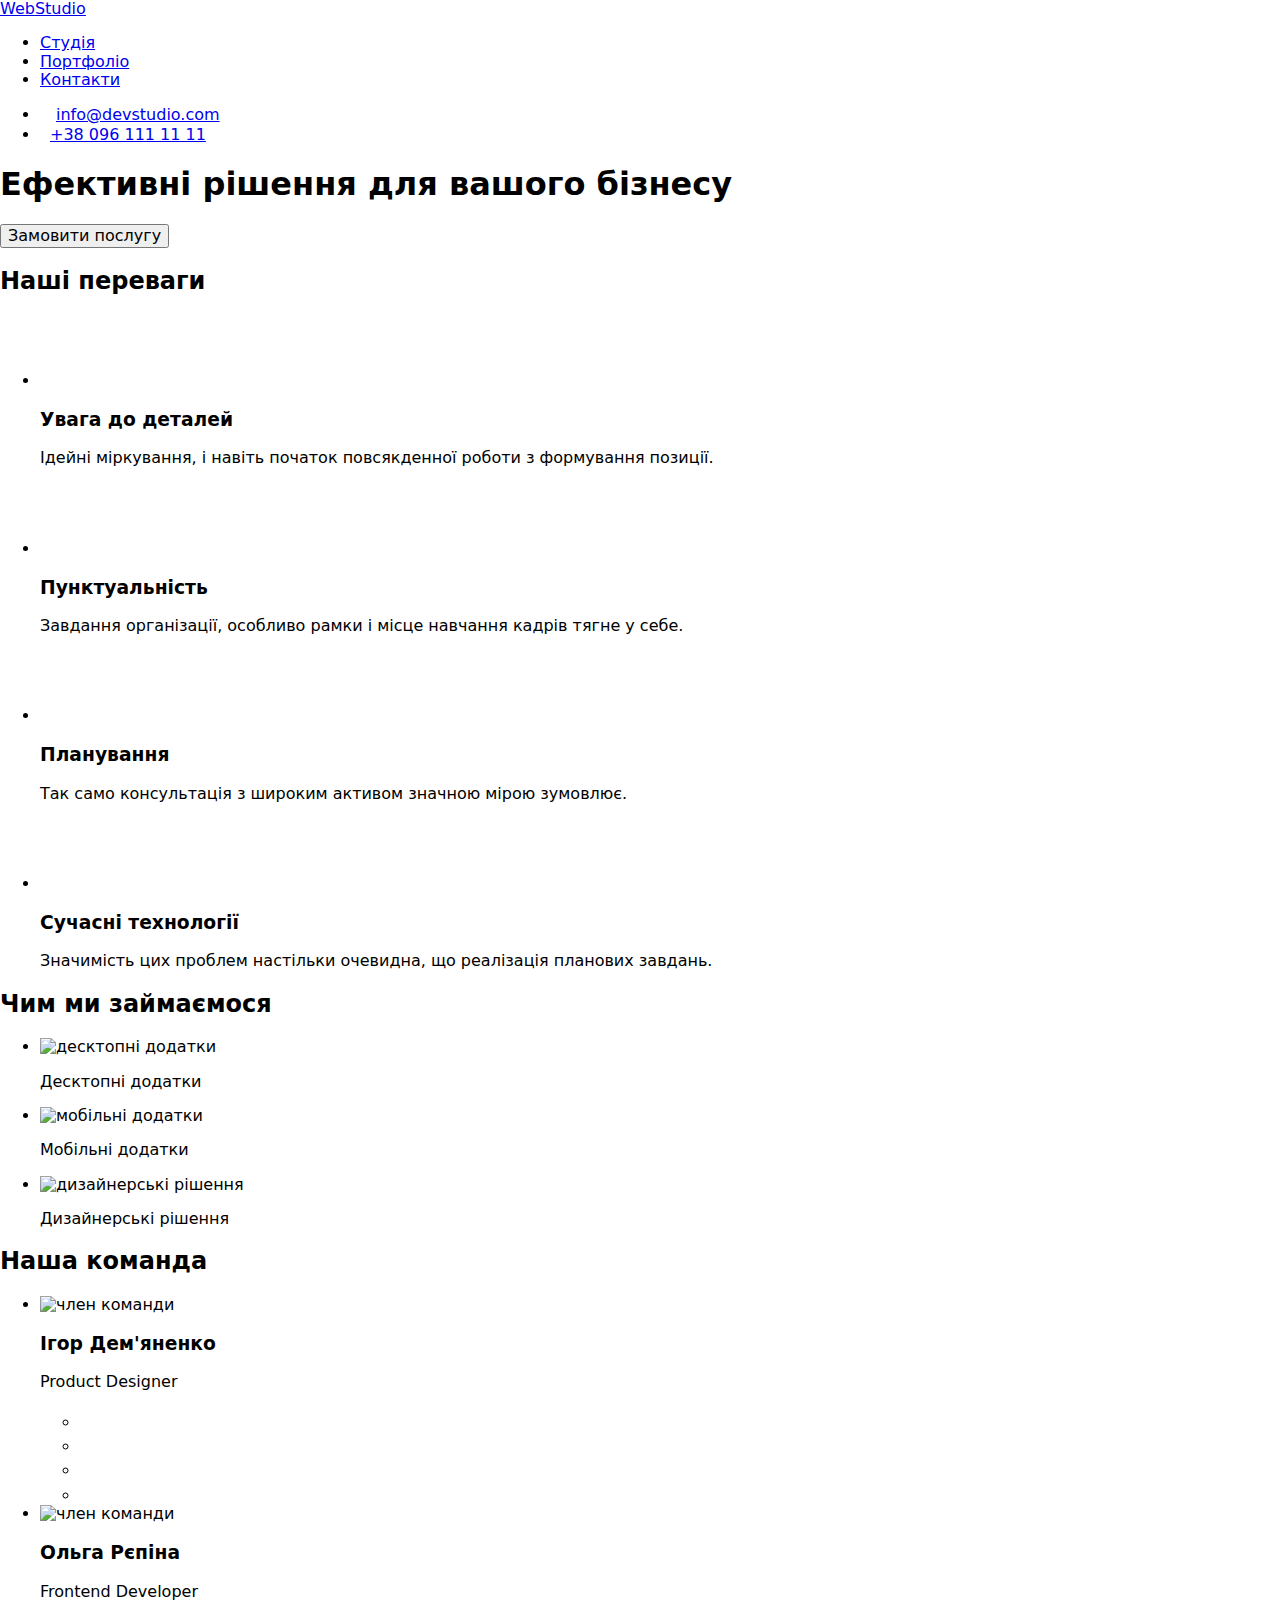
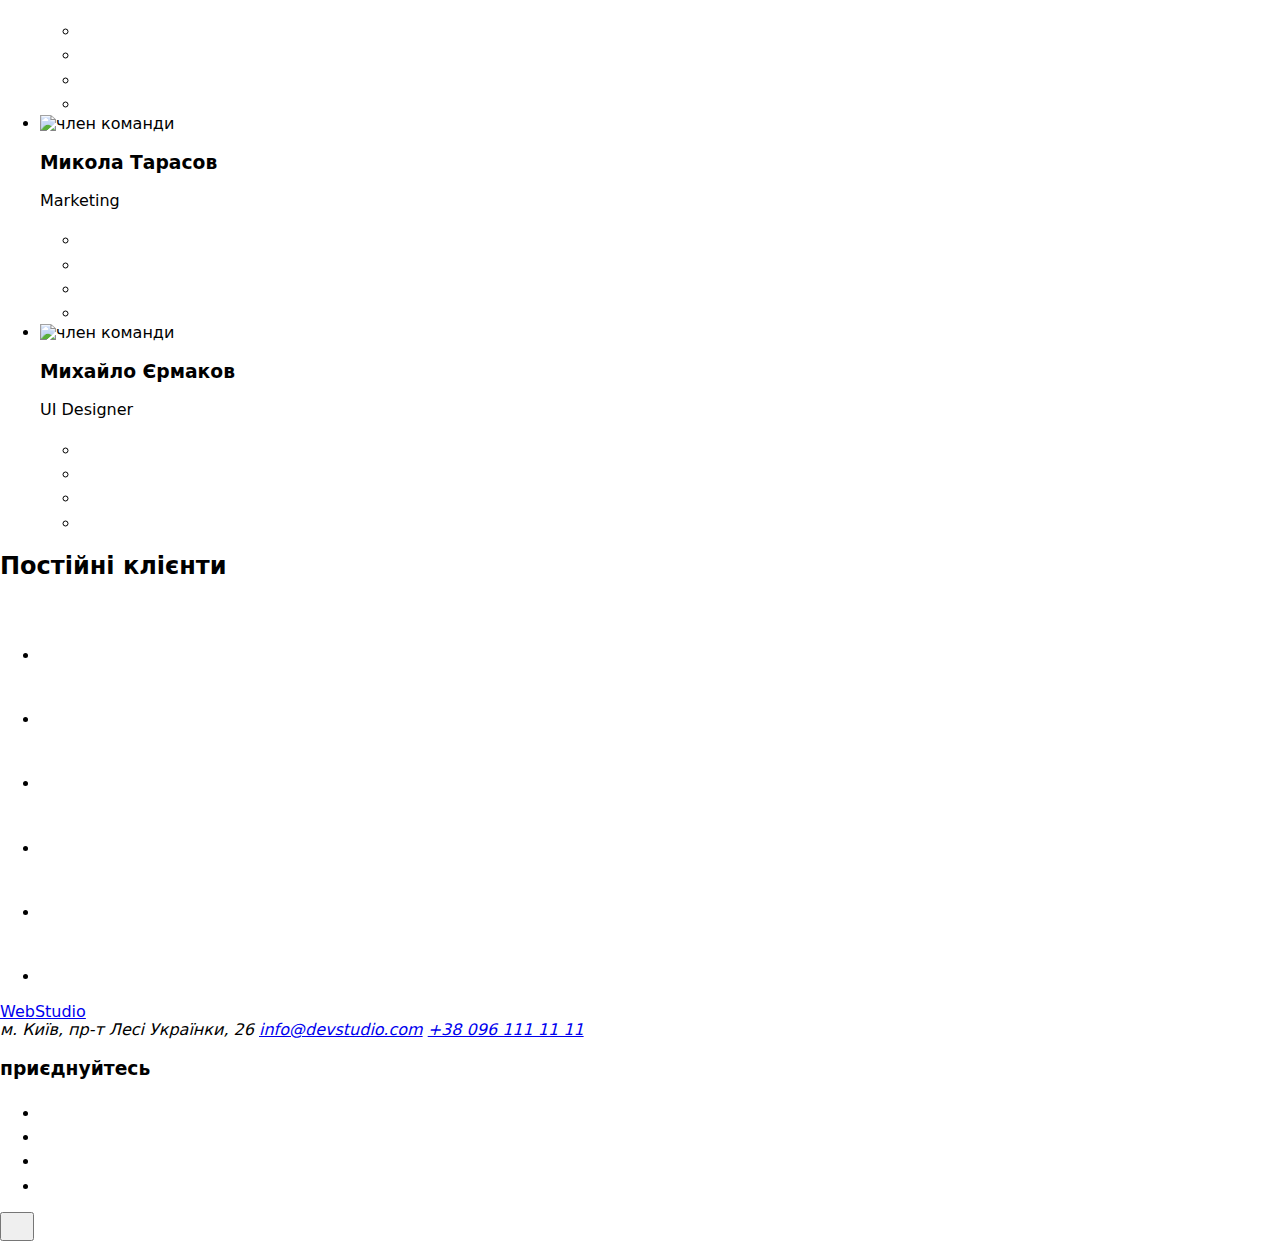
==== index.html @ 5031b133 "Add files via upload" ====
<!DOCTYPE html>
<html lang="uk">

<head>
  <meta charset="UTF-8" />
  <meta http-equiv="X-UA-Compatible" content="IE=edge" />
  <meta name="viewport" content="width=device-width, initial-scale=1.0" />
  <title>Document</title>
  <link rel="preconnect" href="https://fonts.googleapis.com">
  <link rel="preconnect" href="https://fonts.gstatic.com" crossorigin>
  <link rel="stylesheet" href="https://cdnjs.cloudflare.com/ajax/libs/modern-normalize/1.1.0/modern-normalize.min.css">
  <link href="https://fonts.googleapis.com/css2?family=Raleway:wght@700&family=Roboto:wght@400;500;700;900&display=swap"
    rel="stylesheet">

  <link rel="stylesheet" href="./css/styles.css">

</head>

<body>
  <header class="header">
    <div class="container header-container">
      <nav class="navigation">
        <a class="logo-top link" href="index.html">
          <span class="web-logo">Web</span><span class="studio-logo">Studio</span>
        </a>
        <ul class="nav-list list">
          <li class="nav-list-item">
            <a class="nav-list-link current link" href="index.html">Студія</a>
          </li>
          <li class="nav-list-item">
            <a class="nav-list-link link" href="portfolio.html">Портфоліо</a>
          </li>
          <li class="nav-list-item">
            <a class="nav-list-link link" href="index.html">Контакти</a>
          </li>
        </ul>
      </nav>
      <ul class="header-contacts list">
        <li class="header-contacts-item">
          <a class="header-contacts-link link" href="mailto:info@devstudio.com">
            <svg class="contacts-icon" width="16" height="12">
              <use href="images/icons.svg#icon-envelope"></use>
            </svg>info@devstudio.com</a>
        </li>
        <li class="header-contacts-item">
          <a class="header-contacts-link link" href="tel:+380961111111"><svg class="contacts-icon" width="10"
              height="16">
              <use href="images/icons.svg#icon-smartphone"></use>
            </svg>+38 096 111 11 11</a>
        </li>
      </ul>
    </div>
  </header>
  <main>
    <section class="hero">
      <div class="hero-container container">
        <h1 class="main-title">Ефективні рішення для вашого бізнесу</h1>

        <button class="modal-btn" data-modal-open>Замовити послугу</button>
      </div>
    </section>
    <section class="features section">
      <div class="container">
        <h2 class="title visually-hidden">Наші переваги</h2>
        <ul class="features-list list">
          <li class="features-list-item list">
            <div class="features-list-item-container">
              <svg class="features-list-item-icon" width="70" height="70">
                <use href="images/icons.svg#icon-antenna"></use>
              </svg>
            </div>
            <h3 class="features-list-item-title">Увага до деталей</h3>
            <p class="features-list-item-dscr">
              Ідейні міркування, і навіть початок повсякденної роботи з
              формування позиції.
            </p>
          </li>
          <li class="features-list-item list">
            <div class="features-list-item-container">
              <svg class="features-list-item-icon" width="70" height="70">
                <use href="images/icons.svg#icon-clock"></use>
              </svg>
            </div>
            <h3 class="features-list-item-title">Пунктуальність</h3>
            <p class="features-list-item-dscr">
              Завдання організації, особливо рамки і місце навчання кадрів тягне
              у себе.
            </p>
          </li>
          <li class="features-list-item list">
            <div class="features-list-item-container">
              <svg class="features-list-item-icon" width="70" height="70">
                <use href="images/icons.svg#icon-diagram"></use>
              </svg>
            </div>
            <h3 class="features-list-item-title">Планування</h3>
            <p class="features-list-item-dscr">
              Так само консультація з широким активом значною мірою зумовлює.
            </p>
          </li>
          <li class="features-list-item list">
            <div class="features-list-item-container">
              <svg class="features-list-item-icon" width="70" height="70">
                <use href="images/icons.svg#icon-astronaut"></use>
              </svg>
            </div>
            <h3 class="features-list-item-title">Сучасні технології</h3>
            <p class="features-list-item-dscr">
              Значимість цих проблем настільки очевидна, що реалізація планових
              завдань.
            </p>
          </li>
        </ul>
      </div>
    </section>
    <section class="duties section">
      <div class="container">
        <h2 class="title">Чим ми займаємося</h2>
        <ul class="duties-list">
          <li class="duties-list-item list">
            <div class="duties-img-thumb">
              <img src="images/box-1.jpg" alt="десктопні додатки" width="370" height="294" />
              <div class="duties-text">
                <p>Десктопні додатки</p>
              </div>
            </div>
          </li>
          <li class="duties-list-item list">
            <div class="duties-img-thumb">
              <img src="images/box-2.jpg" alt="мобільні додатки" width="370" height="294" />
              <div class="duties-text">
                <p>Мобільні додатки</p>
              </div>
            </div>
          </li>
          <li class="duties-list-item list">
            <div class="duties-img-thumb">
              <img src="images/box-3.jpg" alt="дизайнерські рішення" width="370" height="294" />
              <div class="duties-text">
                <p>Дизайнерські рішення</p>
              </div>
            </div>
          </li>
        </ul>
      </div>
    </section>
    <section class="section team">
      <div class="container">
        <h2 class="title">Наша команда</h2>
        <ul class="team-list">
          <li class="team-list-member list">
            <img src="images/team_member1.jpg" alt="член команди" width="270" height="260" />
            <div class="team-item-wrapper">
              <h3 class="team-list-member-name">Ігор Дем'яненко</h3>
              <p class="team-list-member-job">Product Designer</p>
              <ul class="social-list list">
                <li class="social-list-item">
                  <a class="social-list-link link" href="">
                    <svg class="social-list-icon" width="20" height="20">
                      <use href="images/icons.svg#icon-instagram">
                      </use>
                    </svg>
                  </a>
                </li>
                <li class="social-list-item">
                  <a class="social-list-link link" href="">
                    <svg class="social-list-icon" width="20" height="20">
                      <use href="images/icons.svg#icon-twitter">
                      </use>
                    </svg>
                  </a>
                </li>
                <li class="social-list-item">
                  <a class="social-list-link link" href="">
                    <svg class="social-list-icon" width="20" height="20">
                      <use href="images/icons.svg#icon-facebook">
                      </use>
                    </svg>
                  </a>
                </li>
                <li class="social-list-item">
                  <a class="social-list-link link" href="">
                    <svg class="social-list-icon" width="20" height="20">
                      <use href="images/icons.svg#icon-linkedin">
                      </use>
                    </svg>
                  </a>
                </li>
              </ul>
            </div>
          </li>
          <li class="team-list-member list">
            <img src="images/team_member2.jpg" alt="член команди" width="270" height="260" />
            <div class="team-item-wrapper">
              <h3 class="team-list-member-name">Ольга Рєпіна</h3>
              <p class="team-list-member-job">Frontend Developer</p>
              <ul class="social-list list">
                <li class="social-list-item">
                  <a class="social-list-link link" href="">
                    <svg class="social-list-icon" width="20" height="20">
                      <use href="images/icons.svg#icon-instagram">
                      </use>
                    </svg>
                  </a>
                </li>
                <li class="social-list-item">
                  <a class="social-list-link link" href="">
                    <svg class="social-list-icon" width="20" height="20">
                      <use href="images/icons.svg#icon-twitter">
                      </use>
                    </svg>
                  </a>
                </li>
                <li class="social-list-item">
                  <a class="social-list-link link" href="">
                    <svg class="social-list-icon" width="20" height="20">
                      <use href="images/icons.svg#icon-facebook">
                      </use>
                    </svg>
                  </a>
                </li>
                <li class="social-list-item">
                  <a class="social-list-link link" href="">
                    <svg class="social-list-icon" width="20" height="20">
                      <use href="images/icons.svg#icon-linkedin">
                      </use>
                    </svg>
                  </a>
                </li>
              </ul>
            </div>
          </li>
          <li class="team-list-member list">
            <img src="images/team_member3.jpg" alt="член команди" width="270" height="260" />
            <div class="team-item-wrapper">
              <h3 class="team-list-member-name">Микола Тарасов</h3>
              <p class="team-list-member-job">Marketing</p>
              <ul class="social-list list">
                <li class="social-list-item">
                  <a class="social-list-link link" href="">
                    <svg class="social-list-icon" width="20" height="20">
                      <use href="images/icons.svg#icon-instagram">
                      </use>
                    </svg>
                  </a>
                </li>
                <li class="social-list-item">
                  <a class="social-list-link link" href="">
                    <svg class="social-list-icon" width="20" height="20">
                      <use href="images/icons.svg#icon-twitter">
                      </use>
                    </svg>
                  </a>
                </li>
                <li class="social-list-item">
                  <a class="social-list-link link" href="">
                    <svg class="social-list-icon" width="20" height="20">
                      <use href="images/icons.svg#icon-facebook">
                      </use>
                    </svg>
                  </a>
                </li>
                <li class="social-list-item">
                  <a class="social-list-link link" href="">
                    <svg class="social-list-icon" width="20" height="20">
                      <use href="images/icons.svg#icon-linkedin">
                      </use>
                    </svg>
                  </a>
                </li>
              </ul>
            </div>
          </li>
          <li class="team-list-member list">
            <img src="images/team_member4.jpg" alt="член команди" width="270" height="260" />
            <div class="team-item-wrapper">
              <h3 class="team-list-member-name">Михайло Єрмаков</h3>
              <p class="team-list-member-job">UI Designer</p>
              <ul class="social-list list">
                <li class="social-list-item">
                  <a class="social-list-link link" href="">
                    <svg class="social-list-icon" width="20" height="20">
                      <use href="images/icons.svg#icon-instagram">
                      </use>
                    </svg>
                  </a>
                </li>
                <li class="social-list-item">
                  <a class="social-list-link link" href="">
                    <svg class="social-list-icon" width="20" height="20">
                      <use href="images/icons.svg#icon-twitter">
                      </use>
                    </svg>
                  </a>
                </li>
                <li class="social-list-item">
                  <a class="social-list-link link" href="">
                    <svg class="social-list-icon" width="20" height="20">
                      <use href="images/icons.svg#icon-facebook">
                      </use>
                    </svg>
                  </a>
                </li>
                <li class="social-list-item">
                  <a class="social-list-link link" href="">
                    <svg class="social-list-icon" width="20" height="20">
                      <use href="images/icons.svg#icon-linkedin">
                      </use>
                    </svg>
                  </a>
                </li>
              </ul>
            </div>
          </li>
        </ul>
      </div>
    </section>
    <section class="section customers">
      <div class="container">
        <h2 class="title">Постійні клієнти</h2>
        <ul class="customers-list list">
          <li class="customers-list-item">
            <a class="customers-list-item-link link" href="">
              <svg class="customers-list-item-icon" width="106" height="60">
                <use href="images/icons.svg#icon-logo-1"></use>
              </svg>
            </a>
          </li>
          <li class="customers-list-item">
            <a class="customers-list-item-link link" href="">
              <svg class="customers-list-item-icon" width="106" height="60">
                <use href="images/icons.svg#icon-logo-2"></use>
              </svg>
            </a>
          </li>
          <li class="customers-list-item">
            <a class="customers-list-item-link link" href="">
              <svg class="customers-list-item-icon" width="106" height="60">
                <use href="images/icons.svg#icon-logo-3"></use>
              </svg>
            </a>
          </li>
          <li class="customers-list-item">
            <a class="customers-list-item-link link" href="">
              <svg class="customers-list-item-icon" width="106" height="60">
                <use href="images/icons.svg#icon-logo-4"></use>
              </svg>
            </a>
          </li>
          <li class="customers-list-item">
            <a class="customers-list-item-link link" href="">
              <svg class="customers-list-item-icon" width="106" height="60">
                <use href="images/icons.svg#icon-logo-5"></use>
              </svg>
            </a>
          </li>
          <li class="customers-list-item">
            <a class="customers-list-item-link link" href="">
              <svg class="customers-list-item-icon" width="106" height="60">
                <use href="images/icons.svg#icon-logo-6"></use>
              </svg>
            </a>
          </li>
        </ul>
      </div>
    </section>
  </main>
  <footer class="footer">
    <div class="container logo-footer">
      <div class="footer-first-block">
        <a class="logo-bottom link" href="index.html">
          <span class="web-logo">Web</span><span class="studio-logo-footer">Studio</span>
        </a>
        <address class="address-list list link">
          <span class="address-list-item address">м. Київ, пр-т Лесі Українки, 26</span>
          <a class="address-list-item link" href="mailto:info@devstudio.com">info@devstudio.com</a>
          <a class="address-list-item link" href="tel:+380961111111">+38 096 111 11 11</a>
        </address>
      </div>
      <div class="footer-second-block">
        <h3 class="footer-social-title">приєднуйтесь</h3>
        <ul class="footer-social-list list">
          <li class="footer-social-list-item">
            <a class="footer-social-list-link link" href="">
              <svg class="footer-social-list-icon" width="20" height="20">
                <use href="images/icons.svg#icon-instagram">
                </use>
              </svg>
            </a>
          </li>
          <li class="footer-social-list-item">
            <a class="footer-social-list-link link" href="">
              <svg class="footer-social-list-icon" width="20" height="20">
                <use href="images/icons.svg#icon-twitter">
                </use>
              </svg>
            </a>
          </li>
          <li class="footer-social-list-item">
            <a class="footer-social-list-link link" href="">
              <svg class="footer-social-list-icon" width="20" height="20">
                <use href="images/icons.svg#icon-facebook">
                </use>
              </svg>
            </a>
          </li>
          <li class="footer-social-list-item">
            <a class="footer-social-list-link link" href="">
              <svg class="footer-social-list-icon" width="20" height="20">
                <use href="images/icons.svg#icon-linkedin">
                </use>
              </svg>
            </a>
          </li>
          </li>
        </ul>
      </div>
    </div>
  </footer>

  <div class="backdrop is-hidden" data-modal>
    <div class="modal is-hidden">
      <p>
      </p>
      <button data-modal-close type="button" class="modal-close-btn">
        <svg class="modal-close-icon" width="18" height="18">
          <use href="images/icons.svg#icon-close">
          </use>
        </svg>
      </button>
    </div>
  </div>

  <script src="./js/modal.js"></script>
</body>

</html>
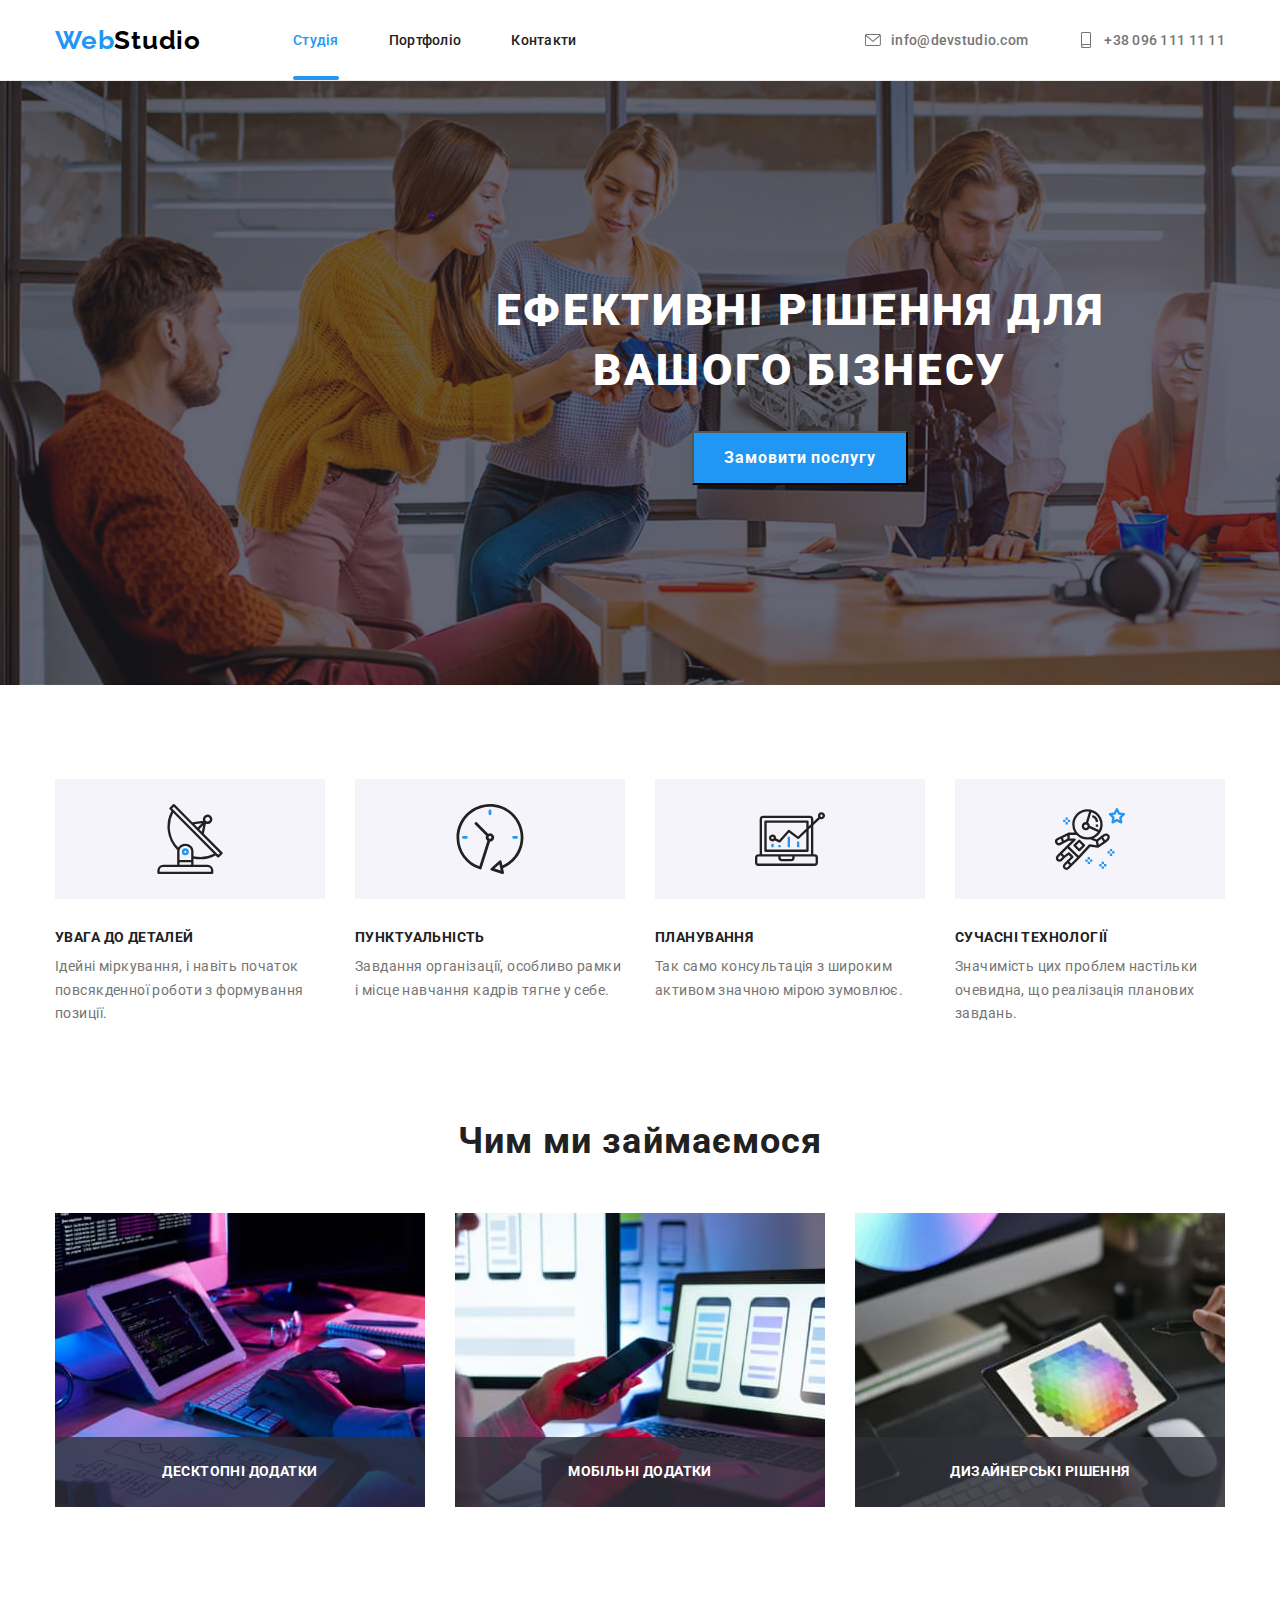
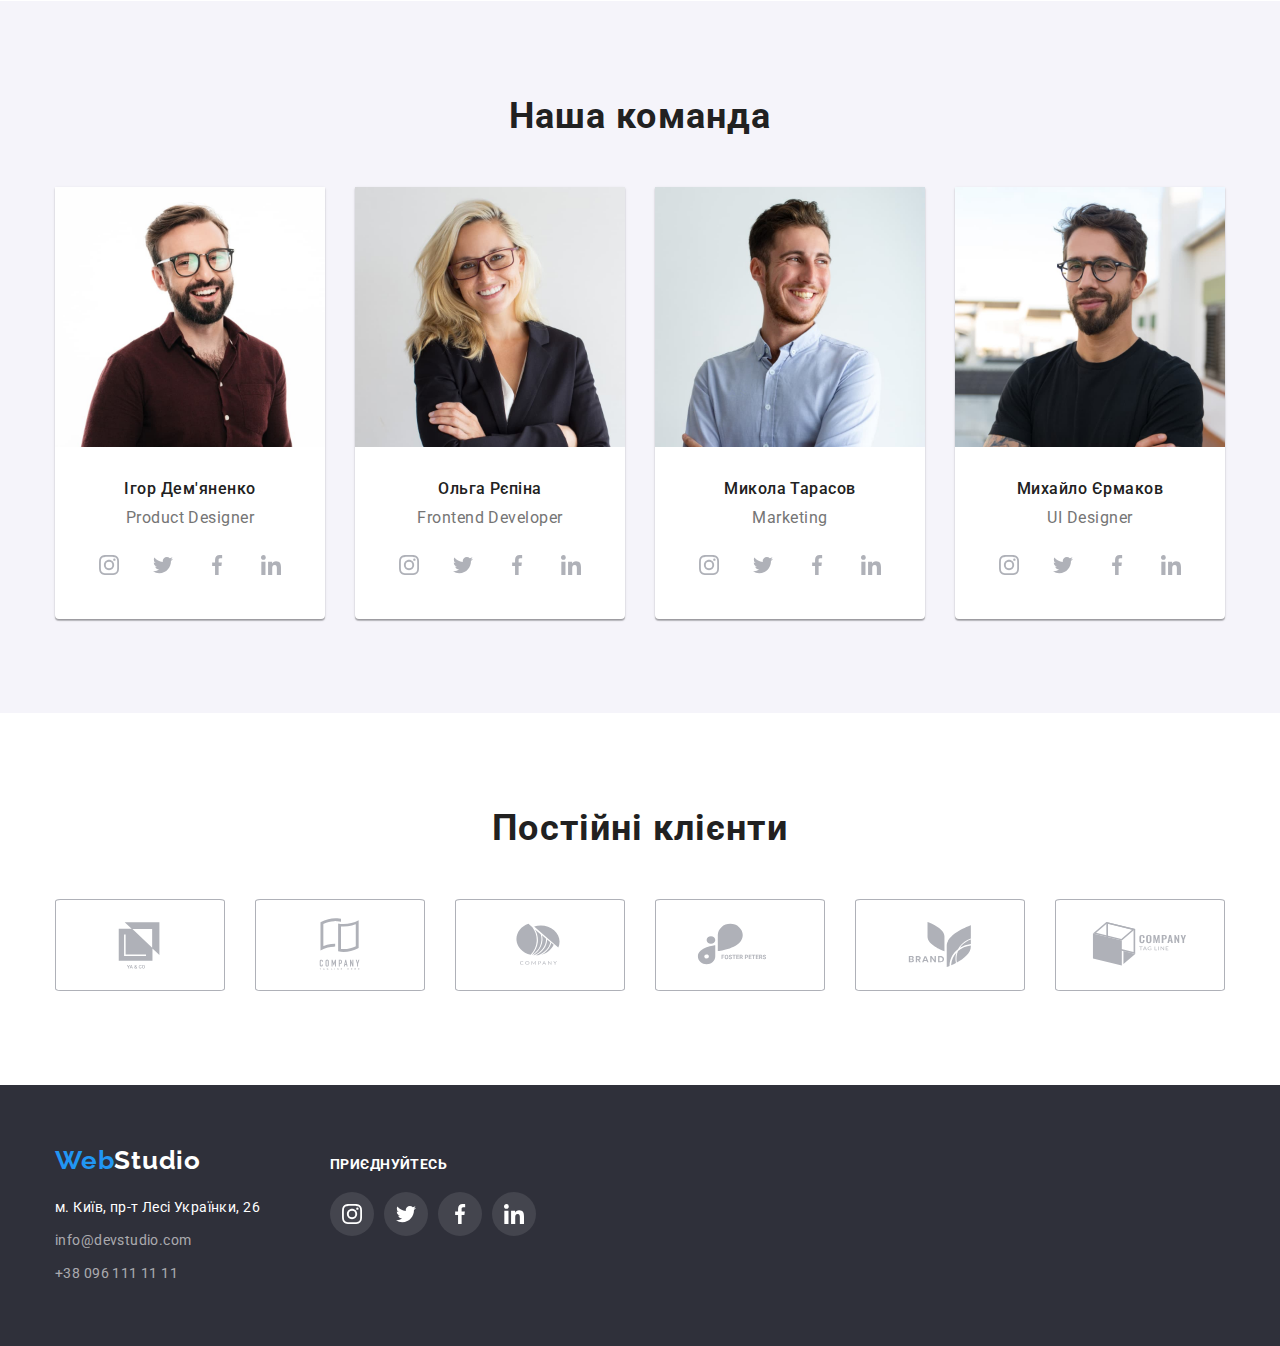
==== commit 12404a42: "0" ====
--- a/index.html
+++ b/index.html
@@ -1,437 +1,437 @@
-<!DOCTYPE html>
-<html lang="uk">
-
-<head>
-  <meta charset="UTF-8" />
-  <meta http-equiv="X-UA-Compatible" content="IE=edge" />
-  <meta name="viewport" content="width=device-width, initial-scale=1.0" />
-  <title>Document</title>
-  <link rel="preconnect" href="https://fonts.googleapis.com">
-  <link rel="preconnect" href="https://fonts.gstatic.com" crossorigin>
-  <link rel="stylesheet" href="https://cdnjs.cloudflare.com/ajax/libs/modern-normalize/1.1.0/modern-normalize.min.css">
-  <link href="https://fonts.googleapis.com/css2?family=Raleway:wght@700&family=Roboto:wght@400;500;700;900&display=swap"
-    rel="stylesheet">
-
-  <link rel="stylesheet" href="./css/styles.css">
-
-</head>
-
-<body>
-  <header class="header">
-    <div class="container header-container">
-      <nav class="navigation">
-        <a class="logo-top link" href="index.html">
-          <span class="web-logo">Web</span><span class="studio-logo">Studio</span>
-        </a>
-        <ul class="nav-list list">
-          <li class="nav-list-item">
-            <a class="nav-list-link current link" href="index.html">Студія</a>
-          </li>
-          <li class="nav-list-item">
-            <a class="nav-list-link link" href="portfolio.html">Портфоліо</a>
-          </li>
-          <li class="nav-list-item">
-            <a class="nav-list-link link" href="index.html">Контакти</a>
-          </li>
-        </ul>
-      </nav>
-      <ul class="header-contacts list">
-        <li class="header-contacts-item">
-          <a class="header-contacts-link link" href="mailto:info@devstudio.com">
-            <svg class="contacts-icon" width="16" height="12">
-              <use href="images/icons.svg#icon-envelope"></use>
-            </svg>info@devstudio.com</a>
-        </li>
-        <li class="header-contacts-item">
-          <a class="header-contacts-link link" href="tel:+380961111111"><svg class="contacts-icon" width="10"
-              height="16">
-              <use href="images/icons.svg#icon-smartphone"></use>
-            </svg>+38 096 111 11 11</a>
-        </li>
-      </ul>
-    </div>
-  </header>
-  <main>
-    <section class="hero">
-      <div class="hero-container container">
-        <h1 class="main-title">Ефективні рішення для вашого бізнесу</h1>
-
-        <button class="modal-btn" data-modal-open>Замовити послугу</button>
-      </div>
-    </section>
-    <section class="features section">
-      <div class="container">
-        <h2 class="title visually-hidden">Наші переваги</h2>
-        <ul class="features-list list">
-          <li class="features-list-item list">
-            <div class="features-list-item-container">
-              <svg class="features-list-item-icon" width="70" height="70">
-                <use href="images/icons.svg#icon-antenna"></use>
-              </svg>
-            </div>
-            <h3 class="features-list-item-title">Увага до деталей</h3>
-            <p class="features-list-item-dscr">
-              Ідейні міркування, і навіть початок повсякденної роботи з
-              формування позиції.
-            </p>
-          </li>
-          <li class="features-list-item list">
-            <div class="features-list-item-container">
-              <svg class="features-list-item-icon" width="70" height="70">
-                <use href="images/icons.svg#icon-clock"></use>
-              </svg>
-            </div>
-            <h3 class="features-list-item-title">Пунктуальність</h3>
-            <p class="features-list-item-dscr">
-              Завдання організації, особливо рамки і місце навчання кадрів тягне
-              у себе.
-            </p>
-          </li>
-          <li class="features-list-item list">
-            <div class="features-list-item-container">
-              <svg class="features-list-item-icon" width="70" height="70">
-                <use href="images/icons.svg#icon-diagram"></use>
-              </svg>
-            </div>
-            <h3 class="features-list-item-title">Планування</h3>
-            <p class="features-list-item-dscr">
-              Так само консультація з широким активом значною мірою зумовлює.
-            </p>
-          </li>
-          <li class="features-list-item list">
-            <div class="features-list-item-container">
-              <svg class="features-list-item-icon" width="70" height="70">
-                <use href="images/icons.svg#icon-astronaut"></use>
-              </svg>
-            </div>
-            <h3 class="features-list-item-title">Сучасні технології</h3>
-            <p class="features-list-item-dscr">
-              Значимість цих проблем настільки очевидна, що реалізація планових
-              завдань.
-            </p>
-          </li>
-        </ul>
-      </div>
-    </section>
-    <section class="duties section">
-      <div class="container">
-        <h2 class="title">Чим ми займаємося</h2>
-        <ul class="duties-list">
-          <li class="duties-list-item list">
-            <div class="duties-img-thumb">
-              <img src="images/box-1.jpg" alt="десктопні додатки" width="370" height="294" />
-              <div class="duties-text">
-                <p>Десктопні додатки</p>
-              </div>
-            </div>
-          </li>
-          <li class="duties-list-item list">
-            <div class="duties-img-thumb">
-              <img src="images/box-2.jpg" alt="мобільні додатки" width="370" height="294" />
-              <div class="duties-text">
-                <p>Мобільні додатки</p>
-              </div>
-            </div>
-          </li>
-          <li class="duties-list-item list">
-            <div class="duties-img-thumb">
-              <img src="images/box-3.jpg" alt="дизайнерські рішення" width="370" height="294" />
-              <div class="duties-text">
-                <p>Дизайнерські рішення</p>
-              </div>
-            </div>
-          </li>
-        </ul>
-      </div>
-    </section>
-    <section class="section team">
-      <div class="container">
-        <h2 class="title">Наша команда</h2>
-        <ul class="team-list">
-          <li class="team-list-member list">
-            <img src="images/team_member1.jpg" alt="член команди" width="270" height="260" />
-            <div class="team-item-wrapper">
-              <h3 class="team-list-member-name">Ігор Дем'яненко</h3>
-              <p class="team-list-member-job">Product Designer</p>
-              <ul class="social-list list">
-                <li class="social-list-item">
-                  <a class="social-list-link link" href="">
-                    <svg class="social-list-icon" width="20" height="20">
-                      <use href="images/icons.svg#icon-instagram">
-                      </use>
-                    </svg>
-                  </a>
-                </li>
-                <li class="social-list-item">
-                  <a class="social-list-link link" href="">
-                    <svg class="social-list-icon" width="20" height="20">
-                      <use href="images/icons.svg#icon-twitter">
-                      </use>
-                    </svg>
-                  </a>
-                </li>
-                <li class="social-list-item">
-                  <a class="social-list-link link" href="">
-                    <svg class="social-list-icon" width="20" height="20">
-                      <use href="images/icons.svg#icon-facebook">
-                      </use>
-                    </svg>
-                  </a>
-                </li>
-                <li class="social-list-item">
-                  <a class="social-list-link link" href="">
-                    <svg class="social-list-icon" width="20" height="20">
-                      <use href="images/icons.svg#icon-linkedin">
-                      </use>
-                    </svg>
-                  </a>
-                </li>
-              </ul>
-            </div>
-          </li>
-          <li class="team-list-member list">
-            <img src="images/team_member2.jpg" alt="член команди" width="270" height="260" />
-            <div class="team-item-wrapper">
-              <h3 class="team-list-member-name">Ольга Рєпіна</h3>
-              <p class="team-list-member-job">Frontend Developer</p>
-              <ul class="social-list list">
-                <li class="social-list-item">
-                  <a class="social-list-link link" href="">
-                    <svg class="social-list-icon" width="20" height="20">
-                      <use href="images/icons.svg#icon-instagram">
-                      </use>
-                    </svg>
-                  </a>
-                </li>
-                <li class="social-list-item">
-                  <a class="social-list-link link" href="">
-                    <svg class="social-list-icon" width="20" height="20">
-                      <use href="images/icons.svg#icon-twitter">
-                      </use>
-                    </svg>
-                  </a>
-                </li>
-                <li class="social-list-item">
-                  <a class="social-list-link link" href="">
-                    <svg class="social-list-icon" width="20" height="20">
-                      <use href="images/icons.svg#icon-facebook">
-                      </use>
-                    </svg>
-                  </a>
-                </li>
-                <li class="social-list-item">
-                  <a class="social-list-link link" href="">
-                    <svg class="social-list-icon" width="20" height="20">
-                      <use href="images/icons.svg#icon-linkedin">
-                      </use>
-                    </svg>
-                  </a>
-                </li>
-              </ul>
-            </div>
-          </li>
-          <li class="team-list-member list">
-            <img src="images/team_member3.jpg" alt="член команди" width="270" height="260" />
-            <div class="team-item-wrapper">
-              <h3 class="team-list-member-name">Микола Тарасов</h3>
-              <p class="team-list-member-job">Marketing</p>
-              <ul class="social-list list">
-                <li class="social-list-item">
-                  <a class="social-list-link link" href="">
-                    <svg class="social-list-icon" width="20" height="20">
-                      <use href="images/icons.svg#icon-instagram">
-                      </use>
-                    </svg>
-                  </a>
-                </li>
-                <li class="social-list-item">
-                  <a class="social-list-link link" href="">
-                    <svg class="social-list-icon" width="20" height="20">
-                      <use href="images/icons.svg#icon-twitter">
-                      </use>
-                    </svg>
-                  </a>
-                </li>
-                <li class="social-list-item">
-                  <a class="social-list-link link" href="">
-                    <svg class="social-list-icon" width="20" height="20">
-                      <use href="images/icons.svg#icon-facebook">
-                      </use>
-                    </svg>
-                  </a>
-                </li>
-                <li class="social-list-item">
-                  <a class="social-list-link link" href="">
-                    <svg class="social-list-icon" width="20" height="20">
-                      <use href="images/icons.svg#icon-linkedin">
-                      </use>
-                    </svg>
-                  </a>
-                </li>
-              </ul>
-            </div>
-          </li>
-          <li class="team-list-member list">
-            <img src="images/team_member4.jpg" alt="член команди" width="270" height="260" />
-            <div class="team-item-wrapper">
-              <h3 class="team-list-member-name">Михайло Єрмаков</h3>
-              <p class="team-list-member-job">UI Designer</p>
-              <ul class="social-list list">
-                <li class="social-list-item">
-                  <a class="social-list-link link" href="">
-                    <svg class="social-list-icon" width="20" height="20">
-                      <use href="images/icons.svg#icon-instagram">
-                      </use>
-                    </svg>
-                  </a>
-                </li>
-                <li class="social-list-item">
-                  <a class="social-list-link link" href="">
-                    <svg class="social-list-icon" width="20" height="20">
-                      <use href="images/icons.svg#icon-twitter">
-                      </use>
-                    </svg>
-                  </a>
-                </li>
-                <li class="social-list-item">
-                  <a class="social-list-link link" href="">
-                    <svg class="social-list-icon" width="20" height="20">
-                      <use href="images/icons.svg#icon-facebook">
-                      </use>
-                    </svg>
-                  </a>
-                </li>
-                <li class="social-list-item">
-                  <a class="social-list-link link" href="">
-                    <svg class="social-list-icon" width="20" height="20">
-                      <use href="images/icons.svg#icon-linkedin">
-                      </use>
-                    </svg>
-                  </a>
-                </li>
-              </ul>
-            </div>
-          </li>
-        </ul>
-      </div>
-    </section>
-    <section class="section customers">
-      <div class="container">
-        <h2 class="title">Постійні клієнти</h2>
-        <ul class="customers-list list">
-          <li class="customers-list-item">
-            <a class="customers-list-item-link link" href="">
-              <svg class="customers-list-item-icon" width="106" height="60">
-                <use href="images/icons.svg#icon-logo-1"></use>
-              </svg>
-            </a>
-          </li>
-          <li class="customers-list-item">
-            <a class="customers-list-item-link link" href="">
-              <svg class="customers-list-item-icon" width="106" height="60">
-                <use href="images/icons.svg#icon-logo-2"></use>
-              </svg>
-            </a>
-          </li>
-          <li class="customers-list-item">
-            <a class="customers-list-item-link link" href="">
-              <svg class="customers-list-item-icon" width="106" height="60">
-                <use href="images/icons.svg#icon-logo-3"></use>
-              </svg>
-            </a>
-          </li>
-          <li class="customers-list-item">
-            <a class="customers-list-item-link link" href="">
-              <svg class="customers-list-item-icon" width="106" height="60">
-                <use href="images/icons.svg#icon-logo-4"></use>
-              </svg>
-            </a>
-          </li>
-          <li class="customers-list-item">
-            <a class="customers-list-item-link link" href="">
-              <svg class="customers-list-item-icon" width="106" height="60">
-                <use href="images/icons.svg#icon-logo-5"></use>
-              </svg>
-            </a>
-          </li>
-          <li class="customers-list-item">
-            <a class="customers-list-item-link link" href="">
-              <svg class="customers-list-item-icon" width="106" height="60">
-                <use href="images/icons.svg#icon-logo-6"></use>
-              </svg>
-            </a>
-          </li>
-        </ul>
-      </div>
-    </section>
-  </main>
-  <footer class="footer">
-    <div class="container logo-footer">
-      <div class="footer-first-block">
-        <a class="logo-bottom link" href="index.html">
-          <span class="web-logo">Web</span><span class="studio-logo-footer">Studio</span>
-        </a>
-        <address class="address-list list link">
-          <span class="address-list-item address">м. Київ, пр-т Лесі Українки, 26</span>
-          <a class="address-list-item link" href="mailto:info@devstudio.com">info@devstudio.com</a>
-          <a class="address-list-item link" href="tel:+380961111111">+38 096 111 11 11</a>
-        </address>
-      </div>
-      <div class="footer-second-block">
-        <h3 class="footer-social-title">приєднуйтесь</h3>
-        <ul class="footer-social-list list">
-          <li class="footer-social-list-item">
-            <a class="footer-social-list-link link" href="">
-              <svg class="footer-social-list-icon" width="20" height="20">
-                <use href="images/icons.svg#icon-instagram">
-                </use>
-              </svg>
-            </a>
-          </li>
-          <li class="footer-social-list-item">
-            <a class="footer-social-list-link link" href="">
-              <svg class="footer-social-list-icon" width="20" height="20">
-                <use href="images/icons.svg#icon-twitter">
-                </use>
-              </svg>
-            </a>
-          </li>
-          <li class="footer-social-list-item">
-            <a class="footer-social-list-link link" href="">
-              <svg class="footer-social-list-icon" width="20" height="20">
-                <use href="images/icons.svg#icon-facebook">
-                </use>
-              </svg>
-            </a>
-          </li>
-          <li class="footer-social-list-item">
-            <a class="footer-social-list-link link" href="">
-              <svg class="footer-social-list-icon" width="20" height="20">
-                <use href="images/icons.svg#icon-linkedin">
-                </use>
-              </svg>
-            </a>
-          </li>
-          </li>
-        </ul>
-      </div>
-    </div>
-  </footer>
-
-  <div class="backdrop is-hidden" data-modal>
-    <div class="modal is-hidden">
-      <p>
-      </p>
-      <button data-modal-close type="button" class="modal-close-btn">
-        <svg class="modal-close-icon" width="18" height="18">
-          <use href="images/icons.svg#icon-close">
-          </use>
-        </svg>
-      </button>
-    </div>
-  </div>
-
-  <script src="./js/modal.js"></script>
-</body>
-
+<!DOCTYPE html>
+<html lang="uk">
+
+<head>
+  <meta charset="UTF-8" />
+  <meta http-equiv="X-UA-Compatible" content="IE=edge" />
+  <meta name="viewport" content="width=device-width, initial-scale=1.0" />
+  <title>Document</title>
+  <link rel="preconnect" href="https://fonts.googleapis.com">
+  <link rel="preconnect" href="https://fonts.gstatic.com" crossorigin>
+  <link rel="stylesheet" href="https://cdnjs.cloudflare.com/ajax/libs/modern-normalize/1.1.0/modern-normalize.min.css">
+  <link href="https://fonts.googleapis.com/css2?family=Raleway:wght@700&family=Roboto:wght@400;500;700;900&display=swap"
+    rel="stylesheet">
+
+  <link rel="stylesheet" href="./css/styles.css">
+
+</head>
+
+<body>
+  <header class="header">
+    <div class="container header-container">
+      <nav class="navigation">
+        <a class="logo-top link" href="index.html">
+          <span class="web-logo">Web</span><span class="studio-logo">Studio</span>
+        </a>
+        <ul class="nav-list list">
+          <li class="nav-list-item">
+            <a class="nav-list-link current link" href="index.html">Студія</a>
+          </li>
+          <li class="nav-list-item">
+            <a class="nav-list-link link" href="portfolio.html">Портфоліо</a>
+          </li>
+          <li class="nav-list-item">
+            <a class="nav-list-link link" href="index.html">Контакти</a>
+          </li>
+        </ul>
+      </nav>
+      <ul class="header-contacts list">
+        <li class="header-contacts-item">
+          <a class="header-contacts-link link" href="mailto:info@devstudio.com">
+            <svg class="contacts-icon" width="16" height="12">
+              <use href="images/icons.svg#icon-envelope"></use>
+            </svg>info@devstudio.com</a>
+        </li>
+        <li class="header-contacts-item">
+          <a class="header-contacts-link link" href="tel:+380961111111"><svg class="contacts-icon" width="10"
+              height="16">
+              <use href="images/icons.svg#icon-smartphone"></use>
+            </svg>+38 096 111 11 11</a>
+        </li>
+      </ul>
+    </div>
+  </header>
+  <main>
+    <section class="hero">
+      <div class="hero-container container">
+        <h1 class="main-title">Ефективні рішення для вашого бізнесу</h1>
+
+        <button class="modal-btn" data-modal-open>Замовити послугу</button>
+      </div>
+    </section>
+    <section class="features section">
+      <div class="container">
+        <h2 class="title visually-hidden">Наші переваги</h2>
+        <ul class="features-list list">
+          <li class="features-list-item list">
+            <div class="features-list-item-container">
+              <svg class="features-list-item-icon" width="70" height="70">
+                <use href="images/icons.svg#icon-antenna"></use>
+              </svg>
+            </div>
+            <h3 class="features-list-item-title">Увага до деталей</h3>
+            <p class="features-list-item-dscr">
+              Ідейні міркування, і навіть початок повсякденної роботи з
+              формування позиції.
+            </p>
+          </li>
+          <li class="features-list-item list">
+            <div class="features-list-item-container">
+              <svg class="features-list-item-icon" width="70" height="70">
+                <use href="images/icons.svg#icon-clock"></use>
+              </svg>
+            </div>
+            <h3 class="features-list-item-title">Пунктуальність</h3>
+            <p class="features-list-item-dscr">
+              Завдання організації, особливо рамки і місце навчання кадрів тягне
+              у себе.
+            </p>
+          </li>
+          <li class="features-list-item list">
+            <div class="features-list-item-container">
+              <svg class="features-list-item-icon" width="70" height="70">
+                <use href="images/icons.svg#icon-diagram"></use>
+              </svg>
+            </div>
+            <h3 class="features-list-item-title">Планування</h3>
+            <p class="features-list-item-dscr">
+              Так само консультація з широким активом значною мірою зумовлює.
+            </p>
+          </li>
+          <li class="features-list-item list">
+            <div class="features-list-item-container">
+              <svg class="features-list-item-icon" width="70" height="70">
+                <use href="images/icons.svg#icon-astronaut"></use>
+              </svg>
+            </div>
+            <h3 class="features-list-item-title">Сучасні технології</h3>
+            <p class="features-list-item-dscr">
+              Значимість цих проблем настільки очевидна, що реалізація планових
+              завдань.
+            </p>
+          </li>
+        </ul>
+      </div>
+    </section>
+    <section class="duties section">
+      <div class="container">
+        <h2 class="title">Чим ми займаємося</h2>
+        <ul class="duties-list">
+          <li class="duties-list-item list">
+            <div class="duties-img-thumb">
+              <img src="images/box-1.jpg" alt="десктопні додатки" width="370" height="294" />
+              <div class="duties-text">
+                <p>Десктопні додатки</p>
+              </div>
+            </div>
+          </li>
+          <li class="duties-list-item list">
+            <div class="duties-img-thumb">
+              <img src="images/box-2.jpg" alt="мобільні додатки" width="370" height="294" />
+              <div class="duties-text">
+                <p>Мобільні додатки</p>
+              </div>
+            </div>
+          </li>
+          <li class="duties-list-item list">
+            <div class="duties-img-thumb">
+              <img src="images/box-3.jpg" alt="дизайнерські рішення" width="370" height="294" />
+              <div class="duties-text">
+                <p>Дизайнерські рішення</p>
+              </div>
+            </div>
+          </li>
+        </ul>
+      </div>
+    </section>
+    <section class="section team">
+      <div class="container">
+        <h2 class="title">Наша команда</h2>
+        <ul class="team-list">
+          <li class="team-list-member list">
+            <img src="images/team_member1.jpg" alt="член команди" width="270" height="260" />
+            <div class="team-item-wrapper">
+              <h3 class="team-list-member-name">Ігор Дем'яненко</h3>
+              <p class="team-list-member-job">Product Designer</p>
+              <ul class="social-list list">
+                <li class="social-list-item">
+                  <a class="social-list-link link" href="">
+                    <svg class="social-list-icon" width="20" height="20">
+                      <use href="images/icons.svg#icon-instagram">
+                      </use>
+                    </svg>
+                  </a>
+                </li>
+                <li class="social-list-item">
+                  <a class="social-list-link link" href="">
+                    <svg class="social-list-icon" width="20" height="20">
+                      <use href="images/icons.svg#icon-twitter">
+                      </use>
+                    </svg>
+                  </a>
+                </li>
+                <li class="social-list-item">
+                  <a class="social-list-link link" href="">
+                    <svg class="social-list-icon" width="20" height="20">
+                      <use href="images/icons.svg#icon-facebook">
+                      </use>
+                    </svg>
+                  </a>
+                </li>
+                <li class="social-list-item">
+                  <a class="social-list-link link" href="">
+                    <svg class="social-list-icon" width="20" height="20">
+                      <use href="images/icons.svg#icon-linkedin">
+                      </use>
+                    </svg>
+                  </a>
+                </li>
+              </ul>
+            </div>
+          </li>
+          <li class="team-list-member list">
+            <img src="images/team_member2.jpg" alt="член команди" width="270" height="260" />
+            <div class="team-item-wrapper">
+              <h3 class="team-list-member-name">Ольга Рєпіна</h3>
+              <p class="team-list-member-job">Frontend Developer</p>
+              <ul class="social-list list">
+                <li class="social-list-item">
+                  <a class="social-list-link link" href="">
+                    <svg class="social-list-icon" width="20" height="20">
+                      <use href="images/icons.svg#icon-instagram">
+                      </use>
+                    </svg>
+                  </a>
+                </li>
+                <li class="social-list-item">
+                  <a class="social-list-link link" href="">
+                    <svg class="social-list-icon" width="20" height="20">
+                      <use href="images/icons.svg#icon-twitter">
+                      </use>
+                    </svg>
+                  </a>
+                </li>
+                <li class="social-list-item">
+                  <a class="social-list-link link" href="">
+                    <svg class="social-list-icon" width="20" height="20">
+                      <use href="images/icons.svg#icon-facebook">
+                      </use>
+                    </svg>
+                  </a>
+                </li>
+                <li class="social-list-item">
+                  <a class="social-list-link link" href="">
+                    <svg class="social-list-icon" width="20" height="20">
+                      <use href="images/icons.svg#icon-linkedin">
+                      </use>
+                    </svg>
+                  </a>
+                </li>
+              </ul>
+            </div>
+          </li>
+          <li class="team-list-member list">
+            <img src="images/team_member3.jpg" alt="член команди" width="270" height="260" />
+            <div class="team-item-wrapper">
+              <h3 class="team-list-member-name">Микола Тарасов</h3>
+              <p class="team-list-member-job">Marketing</p>
+              <ul class="social-list list">
+                <li class="social-list-item">
+                  <a class="social-list-link link" href="">
+                    <svg class="social-list-icon" width="20" height="20">
+                      <use href="images/icons.svg#icon-instagram">
+                      </use>
+                    </svg>
+                  </a>
+                </li>
+                <li class="social-list-item">
+                  <a class="social-list-link link" href="">
+                    <svg class="social-list-icon" width="20" height="20">
+                      <use href="images/icons.svg#icon-twitter">
+                      </use>
+                    </svg>
+                  </a>
+                </li>
+                <li class="social-list-item">
+                  <a class="social-list-link link" href="">
+                    <svg class="social-list-icon" width="20" height="20">
+                      <use href="images/icons.svg#icon-facebook">
+                      </use>
+                    </svg>
+                  </a>
+                </li>
+                <li class="social-list-item">
+                  <a class="social-list-link link" href="">
+                    <svg class="social-list-icon" width="20" height="20">
+                      <use href="images/icons.svg#icon-linkedin">
+                      </use>
+                    </svg>
+                  </a>
+                </li>
+              </ul>
+            </div>
+          </li>
+          <li class="team-list-member list">
+            <img src="images/team_member4.jpg" alt="член команди" width="270" height="260" />
+            <div class="team-item-wrapper">
+              <h3 class="team-list-member-name">Михайло Єрмаков</h3>
+              <p class="team-list-member-job">UI Designer</p>
+              <ul class="social-list list">
+                <li class="social-list-item">
+                  <a class="social-list-link link" href="">
+                    <svg class="social-list-icon" width="20" height="20">
+                      <use href="images/icons.svg#icon-instagram">
+                      </use>
+                    </svg>
+                  </a>
+                </li>
+                <li class="social-list-item">
+                  <a class="social-list-link link" href="">
+                    <svg class="social-list-icon" width="20" height="20">
+                      <use href="images/icons.svg#icon-twitter">
+                      </use>
+                    </svg>
+                  </a>
+                </li>
+                <li class="social-list-item">
+                  <a class="social-list-link link" href="">
+                    <svg class="social-list-icon" width="20" height="20">
+                      <use href="images/icons.svg#icon-facebook">
+                      </use>
+                    </svg>
+                  </a>
+                </li>
+                <li class="social-list-item">
+                  <a class="social-list-link link" href="">
+                    <svg class="social-list-icon" width="20" height="20">
+                      <use href="images/icons.svg#icon-linkedin">
+                      </use>
+                    </svg>
+                  </a>
+                </li>
+              </ul>
+            </div>
+          </li>
+        </ul>
+      </div>
+    </section>
+    <section class="section customers">
+      <div class="container">
+        <h2 class="title">Постійні клієнти</h2>
+        <ul class="customers-list list">
+          <li class="customers-list-item">
+            <a class="customers-list-item-link link" href="">
+              <svg class="customers-list-item-icon" width="106" height="60">
+                <use href="images/icons.svg#icon-logo-1"></use>
+              </svg>
+            </a>
+          </li>
+          <li class="customers-list-item">
+            <a class="customers-list-item-link link" href="">
+              <svg class="customers-list-item-icon" width="106" height="60">
+                <use href="images/icons.svg#icon-logo-2"></use>
+              </svg>
+            </a>
+          </li>
+          <li class="customers-list-item">
+            <a class="customers-list-item-link link" href="">
+              <svg class="customers-list-item-icon" width="106" height="60">
+                <use href="images/icons.svg#icon-logo-3"></use>
+              </svg>
+            </a>
+          </li>
+          <li class="customers-list-item">
+            <a class="customers-list-item-link link" href="">
+              <svg class="customers-list-item-icon" width="106" height="60">
+                <use href="images/icons.svg#icon-logo-4"></use>
+              </svg>
+            </a>
+          </li>
+          <li class="customers-list-item">
+            <a class="customers-list-item-link link" href="">
+              <svg class="customers-list-item-icon" width="106" height="60">
+                <use href="images/icons.svg#icon-logo-5"></use>
+              </svg>
+            </a>
+          </li>
+          <li class="customers-list-item">
+            <a class="customers-list-item-link link" href="">
+              <svg class="customers-list-item-icon" width="106" height="60">
+                <use href="images/icons.svg#icon-logo-6"></use>
+              </svg>
+            </a>
+          </li>
+        </ul>
+      </div>
+    </section>
+  </main>
+  <footer class="footer">
+    <div class="container logo-footer">
+      <div class="footer-first-block">
+        <a class="logo-bottom link" href="index.html">
+          <span class="web-logo">Web</span><span class="studio-logo-footer">Studio</span>
+        </a>
+        <address class="address-list list link">
+          <span class="address-list-item address">м. Київ, пр-т Лесі Українки, 26</span>
+          <a class="address-list-item link" href="mailto:info@devstudio.com">info@devstudio.com</a>
+          <a class="address-list-item link" href="tel:+380961111111">+38 096 111 11 11</a>
+        </address>
+      </div>
+      <div class="footer-second-block">
+        <h3 class="footer-social-title">приєднуйтесь</h3>
+        <ul class="footer-social-list list">
+          <li class="footer-social-list-item">
+            <a class="footer-social-list-link link" href="">
+              <svg class="footer-social-list-icon" width="20" height="20">
+                <use href="images/icons.svg#icon-instagram">
+                </use>
+              </svg>
+            </a>
+          </li>
+          <li class="footer-social-list-item">
+            <a class="footer-social-list-link link" href="">
+              <svg class="footer-social-list-icon" width="20" height="20">
+                <use href="images/icons.svg#icon-twitter">
+                </use>
+              </svg>
+            </a>
+          </li>
+          <li class="footer-social-list-item">
+            <a class="footer-social-list-link link" href="">
+              <svg class="footer-social-list-icon" width="20" height="20">
+                <use href="images/icons.svg#icon-facebook">
+                </use>
+              </svg>
+            </a>
+          </li>
+          <li class="footer-social-list-item">
+            <a class="footer-social-list-link link" href="">
+              <svg class="footer-social-list-icon" width="20" height="20">
+                <use href="images/icons.svg#icon-linkedin">
+                </use>
+              </svg>
+            </a>
+          </li>
+          </li>
+        </ul>
+      </div>
+    </div>
+  </footer>
+
+  <div class="backdrop is-hidden" data-modal>
+    <div class="modal is-hidden">
+      <p>
+      </p>
+      <button data-modal-close type="button" class="modal-close-btn">
+        <svg class="modal-close-icon" width="18" height="18">
+          <use href="images/icons.svg#icon-close">
+          </use>
+        </svg>
+      </button>
+    </div>
+  </div>
+
+  <script src="./js/modal.js"></script>
+</body>
+
 </html>--- a/css/styles.css
+++ b/css/styles.css
@@ -0,0 +1,711 @@
+:root {
+  --primary-font-family: "Roboto", sans-serif;
+  --secondary-font-family: "Raleway", sans-serif;
+  --accent-color: #2196f3;
+  --text-color: #757575;
+  --dark-color: #212121;
+  --light-color: #ffffff;
+}
+
+body {
+  font-family: var(--primary-font-family);
+  color: #212121;
+}
+
+h1,
+h2,
+h3,
+h4,
+p {
+  margin-top: 0;
+  margin-bottom: 0;
+}
+
+ul {
+  margin-top: 0;
+  margin-bottom: 0;
+  padding-top: 0;
+}
+
+img {
+  display: block;
+}
+
+.list {
+  list-style: none;
+}
+
+.link {
+  text-decoration: none;
+}
+
+.container {
+  margin-left: auto;
+  margin-right: auto;
+  width: 1200px;
+  padding-left: 15px;
+  padding-right: 15px;
+}
+
+.section {
+  padding-top: 94px;
+  padding-bottom: 94px;
+}
+
+/* Header */
+
+header {
+  border-bottom: 1px solid #ececec;
+}
+
+.header-container {
+  display: flex;
+  align-items: center;
+}
+
+.navigation {
+  display: flex;
+  align-items: center;
+}
+
+.nav-list {
+  display: flex;
+  align-items: center;
+  padding-left: 0;
+}
+
+.header-contacts {
+  display: flex;
+  align-items: center;
+  margin-left: auto;
+  padding-left: 0;
+}
+
+.logo-top {
+  margin-right: 92px;
+}
+
+.logo-bottom {
+  display: inline-block;
+  margin-bottom: 20px;
+}
+
+.web-logo {
+  font-family: "Raleway", sans-serif;
+  font-weight: 700;
+  font-size: 26px;
+  line-height: 1.19;
+  letter-spacing: 0.03em;
+  color: var(--accent-color);
+}
+
+.studio-logo {
+  font-family: "Raleway", sans-serif;
+  font-weight: 700;
+  font-size: 26px;
+  line-height: 1.19;
+  letter-spacing: 0.03em;
+  color: #000000;
+}
+
+.studio-logo-footer {
+  font-family: "Raleway", sans-serif;
+  font-weight: 700;
+  font-size: 26px;
+  line-height: 1.19;
+  letter-spacing: 0.03em;
+  color: var(--light-color);
+}
+
+.nav-list-item:not(:last-child) {
+  margin-right: 50px;
+}
+
+.nav-list-link {
+  position: relative;
+  display: block;
+  padding-top: 32px;
+  padding-bottom: 32px;
+  font-weight: 500;
+  font-size: 14px;
+  line-height: 1.15;
+  letter-spacing: 0.02em;
+  color: var(--dark-color);
+  transition: color 250ms cubic-bezier(0.4, 0, 0.2, 1);
+}
+
+.nav-list-link.current {
+  color: var(--accent-color);
+}
+
+.nav-list-link:hover,
+.nav-list-link:focus {
+  color: var(--accent-color);
+}
+
+.nav-list-link.current::after {
+  content: "";
+  position: absolute;
+  bottom: 0;
+  left: 0;
+  width: 100%;
+  height: 4px;
+  background: var(--accent-color);
+  border-radius: 2px;
+}
+
+.header-contacts-item:not(:last-child) {
+  margin-right: 50px;
+}
+
+.header-contacts-link {
+  display: flex;
+  justify-content: center;
+  font-weight: 500;
+  font-size: 14px;
+  line-height: 1.15;
+  letter-spacing: 0.02em;
+  color: var(--text-color);
+  transition: color 250ms cubic-bezier(0.4, 0, 0.2, 1);
+}
+
+.header-contacts-link:hover,
+.header-contacts-link:focus {
+  color: var(--accent-color);
+}
+
+.tel {
+  margin-right: 215px;
+}
+
+.contacts-icon {
+  margin-right: 10px;
+  margin-bottom: 0;
+  width: 16px;
+  height: 16px;
+  fill: #757575;
+  transition: fill 250ms cubic-bezier(0.4, 0, 0.2, 1);
+}
+
+.header-contacts-link:hover .contacts-icon,
+.header-contacts-link:focus .contacts-icon {
+  fill: var(--accent-color);
+}
+
+.hero {
+  background-color: #c4c4c4;
+  background-image: linear-gradient(
+      rgba(47, 48, 58, 0.4),
+      rgba(47, 48, 58, 0.4)
+    ),
+    url("../images/bg.jpg");
+  background-repeat: no-repeat;
+  background-position: center;
+  background-size: cover;
+  padding: 200px 0;
+  width: 1600px;
+  margin: 0 auto;
+}
+
+/* Main */
+
+.main-title {
+  font-weight: 900;
+  font-size: 44px;
+  line-height: 1.36;
+  text-align: center;
+  letter-spacing: 0.06em;
+  text-transform: uppercase;
+  color: var(--light-color);
+  width: 696px;
+  margin: 0 auto;
+  margin-bottom: 30px;
+}
+
+.modal-btn {
+  display: block;
+  margin: 0 auto;
+  padding: 10px 20px;
+  min-width: 216px;
+  font-weight: 700;
+  font-size: 16px;
+  line-height: 1.86;
+  text-align: center;
+  letter-spacing: 0.06em;
+  color: var(--light-color);
+  background-color: var(--accent-color);
+  cursor: pointer;
+  transition: background-color 250ms cubic-bezier(0.4, 0, 0.2, 1),
+    box-shadow 250ms cubic-bezier(0.4, 0, 0.2, 1),
+    border-radius 250ms cubic-bezier(0.4, 0, 0.2, 1);
+}
+
+.modal-btn:hover,
+.modal-btn:focus {
+  background-color: #2196f3;
+  box-shadow: 0px 4px 4px rgba(0, 0, 0, 0.15);
+  border-radius: 4px;
+}
+
+.title {
+  font-weight: 700;
+  font-size: 36px;
+  line-height: 1.17;
+  text-align: center;
+  letter-spacing: 0.03em;
+  margin-bottom: 50px;
+}
+
+.visually-hidden {
+  position: absolute;
+  width: 1px;
+  height: 1px;
+  margin: -1px;
+  white-space: nowrap;
+  clip-path: inset(100%);
+  clip: rect(0 0 0 0);
+  overflow: hidden;
+}
+
+.features {
+  padding-bottom: 0;
+}
+
+.features-list {
+  display: flex;
+  flex-wrap: wrap;
+  margin-right: -30px;
+  margin-top: -30px;
+  padding-left: 0;
+}
+
+.features-list-item-icon {
+  display: flex;
+  align-items: center;
+}
+
+.features-list-item-container {
+  width: 270px;
+  height: 120px;
+  display: flex;
+  align-items: center;
+  justify-content: center;
+  background-color: #f5f4fa;
+  margin-bottom: 30px;
+}
+
+.features-list-item {
+  margin-right: 30px;
+  margin-top: 30px;
+  flex-basis: calc((100% - 120px) / 4);
+}
+
+.features-list-item-title {
+  font-weight: 700;
+  font-size: 14px;
+  line-height: 1.15;
+  letter-spacing: 0.03em;
+  text-transform: uppercase;
+  margin-bottom: 10px;
+}
+
+.features-list-item-dscr {
+  font-size: 14px;
+  line-height: 1.71;
+  letter-spacing: 0.03em;
+  color: var(--text-color);
+}
+
+.duties-list {
+  display: flex;
+  flex-wrap: wrap;
+  margin-right: -30px;
+  margin-top: -30px;
+  padding-inline-start: 0;
+}
+
+.duties-list-item {
+  margin-right: 30px;
+  margin-top: 30px;
+  flex-basis: calc((100% - 90px) / 3);
+}
+
+.duties-img-thumb {
+  position: relative;
+}
+
+.duties-text {
+  position: absolute;
+  display: flex;
+  align-items: center;
+  justify-content: center;
+  bottom: 0;
+  left: 0;
+  width: 370px;
+  height: 70px;
+  font-weight: 700;
+  font-size: 14px;
+  line-height: 1.15;
+  letter-spacing: 0.03em;
+  text-transform: uppercase;
+  color: var(--light-color);
+  background: rgba(47, 48, 58, 0.8);
+}
+
+.team {
+  background-color: #f5f4fa;
+  padding-top: 94px;
+}
+
+.team-list {
+  display: flex;
+  flex-wrap: wrap;
+  margin-right: -30px;
+  margin-top: -30px;
+  padding-inline-start: 0;
+}
+
+.team-list-member {
+  margin-right: 30px;
+  margin-top: 30px;
+  flex-basis: calc((100% - 120px) / 4);
+  background-color: #ffffff;
+  box-shadow: 0px 1px 3px rgba(0, 0, 0, 0.12), 0px 1px 1px rgba(0, 0, 0, 0.14),
+    0px 2px 1px rgba(0, 0, 0, 0.2);
+  border-radius: 0px 0px 4px 4px;
+}
+
+.team-item-wrapper {
+  padding-top: 32px;
+  padding-bottom: 32px;
+}
+
+.team-list-member-name {
+  font-weight: 500;
+  font-size: 16px;
+  line-height: 1.19;
+  text-align: center;
+  letter-spacing: 0.03em;
+  margin-bottom: 10px;
+}
+
+.team-list-member-job {
+  font-size: 16px;
+  line-height: 1.19;
+  text-align: center;
+  letter-spacing: 0.03em;
+  color: var(--text-color);
+}
+
+.social-list {
+  display: flex;
+  justify-content: center;
+  align-items: center;
+  margin-top: 16px;
+  padding: 0;
+}
+
+.social-list-link {
+  display: flex;
+  align-items: center;
+  justify-content: center;
+  width: 44px;
+  height: 44px;
+  border-radius: 50%;
+  transition: background-color 250ms cubic-bezier(0.4, 0, 0.2, 1);
+}
+
+.social-list-item:not(:last-child) {
+  margin-right: 10px;
+}
+
+.social-list-icon {
+  fill: #afb1b8;
+  transition: fill 250ms cubic-bezier(0.4, 0, 0.2, 1);
+}
+
+.social-list-link:hover,
+.social-list-link:focus {
+  background-color: var(--accent-color);
+}
+
+.social-list-link:hover .social-list-icon,
+.social-list-link:focus .social-list-icon {
+  fill: var(--light-color);
+}
+
+.customers-list {
+  display: flex;
+  align-items: center;
+  justify-content: center;
+  padding: 0;
+}
+
+.customers-list-item-link {
+  display: flex;
+  align-items: center;
+  justify-content: center;
+  fill: #afb1b8;
+  border: 1px solid #afb1b8;
+  border-radius: 3%;
+  width: 170px;
+  height: 92px;
+  transition: fill 250ms cubic-bezier(0.4, 0, 0.2, 1),
+    border 250ms cubic-bezier(0.4, 0, 0.2, 1);
+}
+
+.customers-list-item-link:hover,
+.customers-list-item-link:focus {
+  fill: var(--accent-color);
+  border: 1px solid var(--accent-color);
+}
+
+.customers-list-item:not(:last-child) {
+  margin-right: 30px;
+}
+
+/* Footer */
+
+.address-list-item {
+  font-style: normal;
+  font-size: 14px;
+  line-height: 1.71;
+  letter-spacing: 0.03em;
+  color: rgba(255, 255, 255, 0.6);
+  display: flex;
+  flex-direction: column;
+  align-items: flex-start;
+  transition: color 250ms cubic-bezier(0.4, 0, 0.2, 1);
+}
+
+.address-list-item:not(:last-child) {
+  margin-bottom: 9px;
+}
+
+.address {
+  color: var(--light-color);
+}
+
+.address-list-item:hover,
+.address-list-item:focus {
+  color: var(--accent-color);
+}
+
+footer {
+  background-color: #2f303a;
+  padding-top: 60px;
+  padding-bottom: 60px;
+}
+
+.logo-footer {
+  display: flex;
+  flex-direction: row;
+  align-items: baseline;
+}
+
+.footer-second-block {
+  margin-left: 70px;
+}
+
+.footer-social-title {
+  font-weight: 700;
+  font-size: 14px;
+  line-height: 16px;
+  letter-spacing: 0.03em;
+  text-transform: uppercase;
+  color: var(--light-color);
+}
+
+.footer-social-list {
+  display: flex;
+  align-items: center;
+  padding-left: 0;
+  margin-top: 20px;
+}
+
+.footer-social-list-link {
+  display: flex;
+  align-items: center;
+  justify-content: center;
+  width: 44px;
+  height: 44px;
+  border-radius: 50%;
+  background-color: rgba(255, 255, 255, 0.1);
+  transition: background-color 250ms cubic-bezier(0.4, 0, 0.2, 1);
+}
+
+.footer-social-list-item:not(:last-child) {
+  margin-right: 10px;
+}
+
+.footer-social-list-icon {
+  fill: var(--light-color);
+}
+
+.footer-social-list-link:hover,
+.footer-social-list-link:focus {
+  background-color: var(--accent-color);
+}
+
+/* Portfolio */
+
+.filter-list {
+  display: flex;
+  flex-direction: row;
+  justify-content: center;
+  padding-left: 0;
+  margin-bottom: 50px;
+}
+
+.filter-list-item:not(:last-child) {
+  margin-right: 8px;
+}
+
+.filter-btn {
+  font-weight: 500;
+  font-size: 16px;
+  line-height: 1.62;
+  text-align: center;
+  letter-spacing: 0.03em;
+  color: #212121;
+  background-color: #f5f4fa;
+  cursor: pointer;
+  border-radius: 4px;
+  border-color: transparent;
+  padding: 6px 22px;
+  transition: background-color 250ms cubic-bezier(0.4, 0, 0.2, 1),
+    color 250ms cubic-bezier(0.4, 0, 0.2, 1),
+    box-shadow 250ms cubic-bezier(0.4, 0, 0.2, 1);
+}
+
+.filter-btn:hover,
+.filter-btn:focus {
+  background-color: var(--accent-color);
+  color: #ffffff;
+  box-shadow: 0px 3px 1px rgba(0, 0, 0, 0.1), 0px 1px 2px rgba(0, 0, 0, 0.08),
+    0px 2px 2px rgba(0, 0, 0, 0.12);
+}
+
+.project-title {
+  font-weight: 700;
+  font-size: 18px;
+  line-height: 2;
+  letter-spacing: 0.06em;
+  color: var(--dark-color);
+}
+
+.project-dscr {
+  font-size: 16px;
+  line-height: 1.88;
+  letter-spacing: 0.03em;
+  color: var(--text-color);
+  margin-top: 4px;
+}
+
+.projects-list {
+  display: flex;
+  flex-wrap: wrap;
+  margin-right: -30px;
+  margin-top: -30px;
+  padding-left: 0;
+}
+
+.projects-list-item {
+  margin-right: 30px;
+  margin-top: 30px;
+  flex-basis: calc((100% - 90px) / 3);
+}
+
+.image-thumb {
+  position: relative;
+}
+
+.project-item-wrapper {
+  padding: 20px 24px;
+  border-bottom: 1px solid #eeeeee;
+  border-left: 1px solid #eeeeee;
+  border-right: 1px solid #eeeeee;
+}
+
+.projects-list-link {
+  display: flex;
+  transition: box-shadow 250ms cubic-bezier(0.4, 0, 0.2, 1)
+}
+
+.projects-list-link:hover,
+.projects-list-link:focus {
+  box-shadow: 0px 1px 1px rgba(0, 0, 0, 0.12), 0px 4px 4px rgba(0, 0, 0, 0.06),
+    1px 4px 6px rgba(0, 0, 0, 0.16);
+}
+
+.project-text {
+  opacity: 0;
+  display: inline-block;
+  position: absolute;
+  bottom: 0;
+  left: 0;
+  width: 100%;
+  height: 0;
+  font-size: 18px;
+  line-height: 1.56;
+  letter-spacing: 0.03em;
+  color: #ffffff;
+  background-color: rgba(33, 150, 243, 0.9);
+  padding: 63px 54px;
+  transition: height 250ms cubic-bezier(0.4, 0, 0.2, 1),
+    opacity 250ms cubic-bezier(0.4, 0, 0.2, 1);
+}
+
+.projects-list-link:hover .project-text,
+.projects-list-link:focus .project-text {
+  opacity: 1;
+  height: 100%;
+}
+
+.backdrop {
+  position: fixed;
+  top: 0;
+  left: 0;
+  width: 100vw;
+  height: 100vh;
+  background-color: rgba(0, 0, 0, 0.2);
+  transition: opacity 250ms cubic-bezier(0.4, 0, 0.2, 1),
+    visibility 250ms cubic-bezier(0.4, 0, 0.2, 1);
+}
+
+.backdrop.is-hidden {
+  opacity: 0;
+  visibility: hidden;
+  pointer-events: none;
+}
+
+.backdrop.is-hidden .modal {
+  transform: translate(-50%, -50%) scale(0.3);
+}
+
+.modal {
+  width: 528px;
+  height: 580px;
+  background-color: white;
+  position: absolute;
+  top: 50%;
+  left: 50%;
+  transform: translate(-50%, -50%) scale(1);
+  transition: transform 250ms linear;
+}
+
+.modal-close-btn {
+  position: absolute;
+  top: 8px;
+  right: 8px;
+  width: 30px;
+  height: 30px;
+  border: 1px solid #0000001a;
+  background-color: transparent;
+  border-radius: 50%;
+  padding: 0;
+  display: flex;
+  justify-content: center;
+  align-items: center;
+  cursor: pointer;
+}
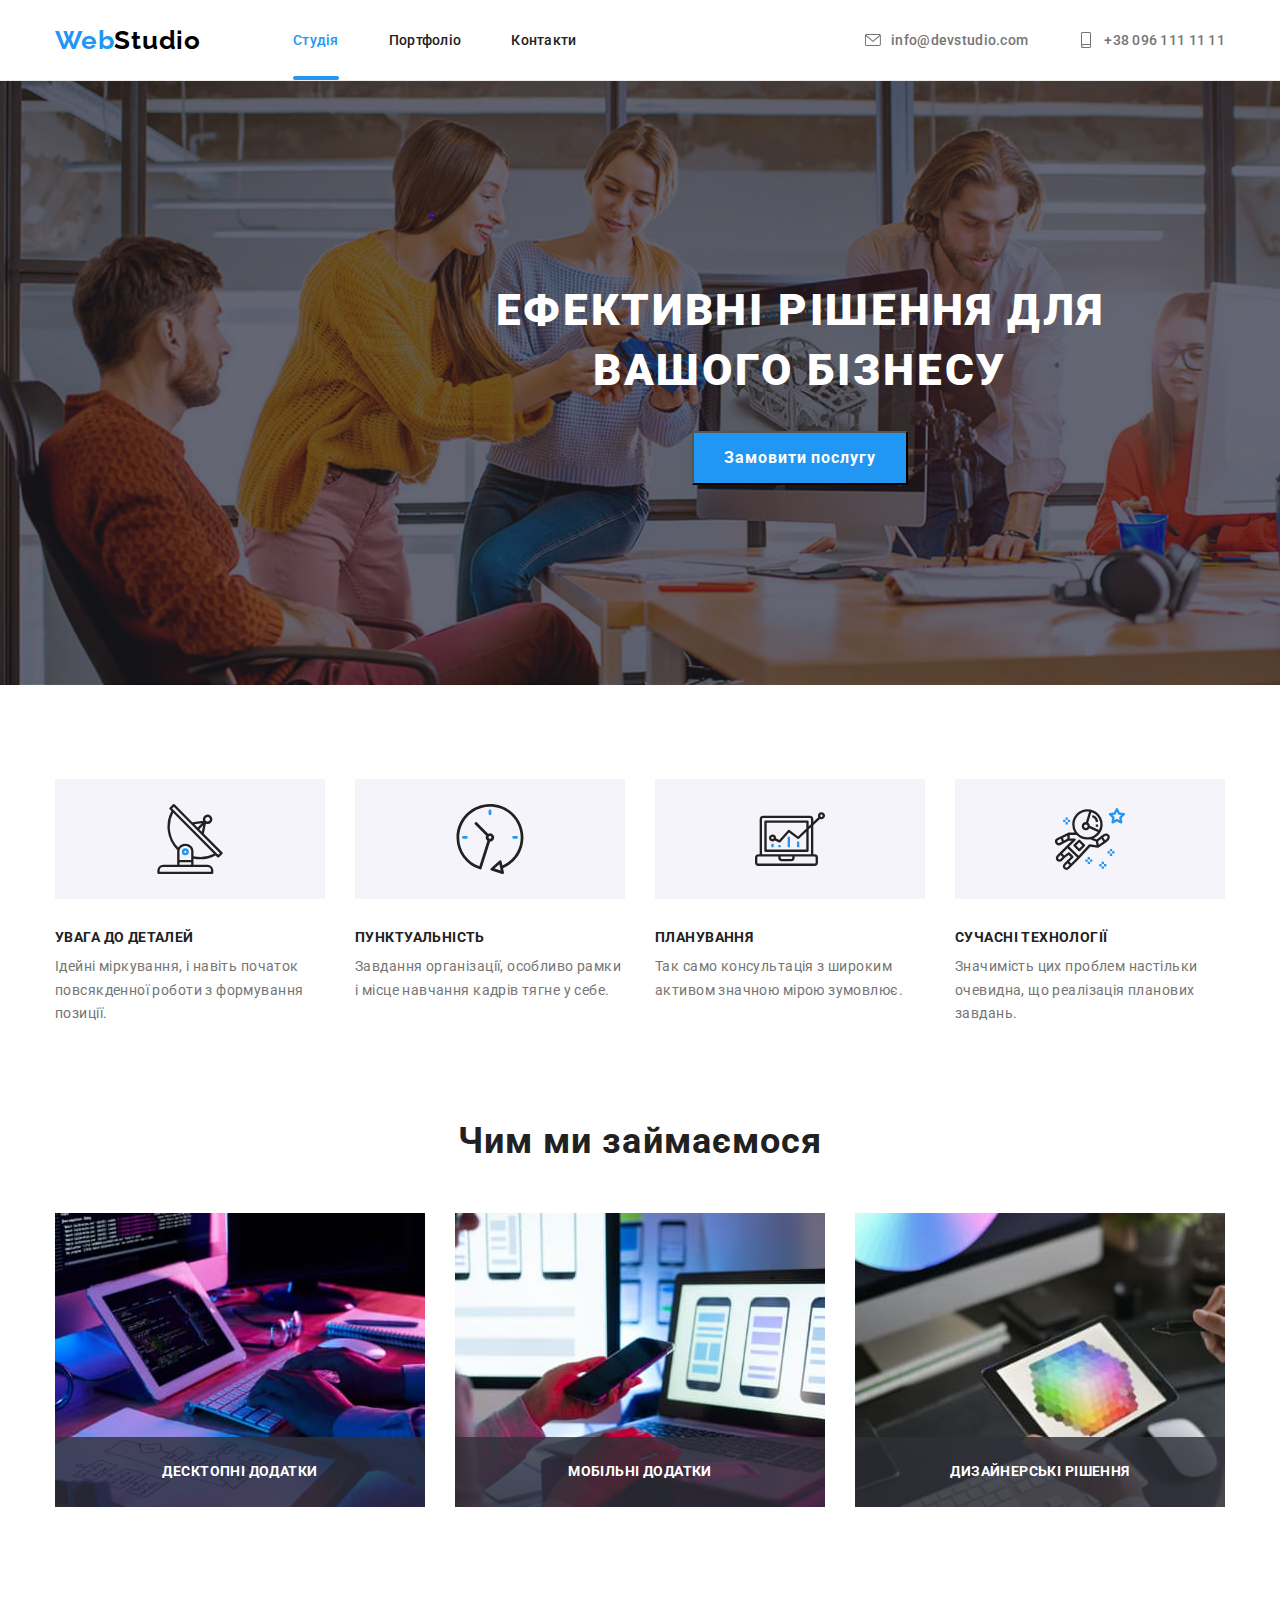
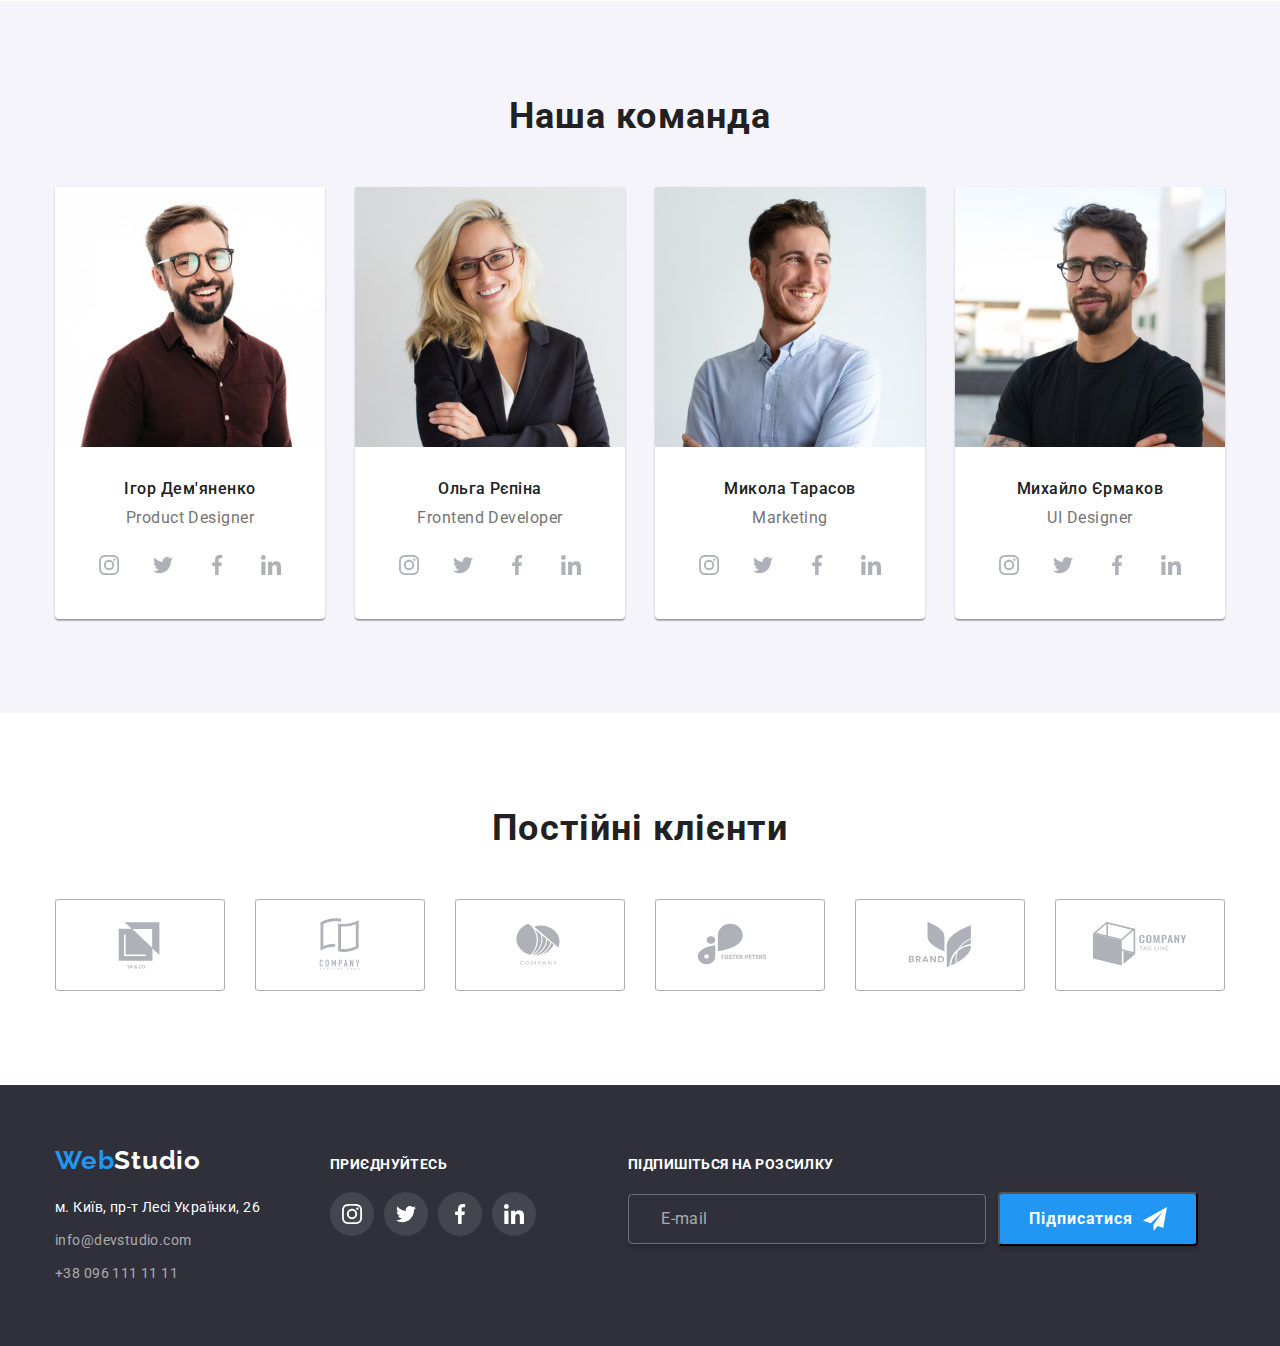
==== commit ab537d17: "4" ====
--- a/index.html
+++ b/index.html
@@ -415,11 +415,26 @@
           </li>
         </ul>
       </div>
+      <div class="footer-third-block">
+        <h3 class="footer-social-title">Підпишіться на розсилку</h3>
+        <label class="footer-subscribe-field">
+          <span class="footer-subscribe-wrapper">
+            <input name="user_email" type="email" class="footer-subscribe-input" placeholder="E-mail" />
+            <button type="submit" class="footer-subscribe-btn">
+              Підписатися
+              <svg class="footer-subscribe-icon">
+                <use href="images/icons.svg#icon-letter-send" width="24" height="24">
+                </use>
+              </svg>
+            </button>
+          </span>
+        </label>
+      </div>
     </div>
   </footer>
 
   <div class="backdrop is-hidden" data-modal>
-    <div class="modal is-hidden">
+    <div class="modal">
       <p>
       </p>
       <button data-modal-close type="button" class="modal-close-btn">
@@ -428,9 +443,63 @@
           </use>
         </svg>
       </button>
+      <form class="contact-form">
+        <strong class="modal-title">Залиште свої дані, ми вам передзвонимо</strong>
+
+        <label class="contact-form-field">
+          <span class="contact-form-input-text">Ім'я</span>
+          <span class="contact-form-input-wrapper">
+            <input name="user_name" type="text" class="contact-form-input" required />
+            <svg class="contact-form-input-icon" width="18" height="18">
+              <use href="images/icons.svg#icon-name-input">
+              </use>
+            </svg>
+          </span>
+        </label>
+
+        <label class="contact-form-field">
+          <span class="contact-form-input-text">Телефон</span>
+          <span class="contact-form-input-wrapper">
+            <input name="user_phone" type="tel" class="contact-form-input" required />
+            <svg class="contact-form-input-icon" width="18" height="18">
+              <use href="images/icons.svg#icon-phone-input">
+              </use>
+            </svg>
+          </span>
+        </label>
+
+
+        <label class="contact-form-field">
+          <span class="contact-form-input-text">Поштa</span>
+          <span class="contact-form-input-wrapper">
+            <input name="user_email" type="email" class="contact-form-input" />
+            <svg class="contact-form-input-icon" width="18" height="18">
+              <use href="images/icons.svg#icon-email-input">
+              </use>
+            </svg>
+          </span>
+        </label>
+
+
+        <label class="contact-form-field">
+          <span class="contact-form-input-text">Коментар</span>
+          <textarea name="user_message" class="contact-form-message" placeholder="Введіть текст"></textarea>
+        </label>
+
+        <div class="contact-form-checkbox-wrapper">
+          <input name="accept_policy" type="checkbox" class="contact-form-checkbox visually-hidden" id="policy-checkbox"
+            required />
+          <label for="policy-checkbox" class="contact-form-checkbox-label">
+            Погоджуюся з розсилкою та приймаю <a class="policy-link" href="">Умови договору</a>
+          </label>
+        </div>
+
+        <button type="submit" class="contact-form-submit-btn">Відправити</button>
+
+      </form>
+
     </div>
   </div>
-
   <script src="./js/modal.js"></script>
 </body>
 
--- a/css/styles.css
+++ b/css/styles.css
@@ -242,7 +242,7 @@
 
 .modal-btn:hover,
 .modal-btn:focus {
-  background-color: #2196f3;
+  background-color: #188ce8;
   box-shadow: 0px 4px 4px rgba(0, 0, 0, 0.15);
   border-radius: 4px;
 }
@@ -547,6 +547,73 @@
   background-color: var(--accent-color);
 }
 
+.footer-third-block {
+  margin-left: 92px;
+}
+
+.footer-subscribe-input {
+  display: block;
+  background-color: transparent;
+  border: 1px solid rgba(255, 255, 255, 0.3);
+  box-shadow: 0px 4px 4px rgba(0, 0, 0, 0.15);
+  border-radius: 4px;
+  width: 358px;
+  height: 50px;
+  margin-right: 12px;
+  padding-left: 16px;
+  color: white;
+}
+
+.footer-subscribe-icon {
+  height: 24px;
+  width: 24px;
+  margin-left: 10px;
+}
+
+.footer-subscribe-btn {
+  display: flex;
+  align-items: center;
+  justify-content: center;
+  padding: 10px 20px;
+  min-width: 200px;
+  font-weight: 700;
+  font-size: 16px;
+  line-height: 1.86;
+  text-align: center;
+  letter-spacing: 0.06em;
+  color: var(--light-color);
+  background-color: var(--accent-color);
+  cursor: pointer;
+  box-shadow: 0px 4px 4px rgba(0, 0, 0, 0.15);
+  border-radius: 4px;
+  transition: background-color 250ms cubic-bezier(0.4, 0, 0.2, 1);
+}
+
+.footer-subscribe-btn:hover,
+.footer-subscribe-btn:focus {
+  background-color: #188ce8;
+}
+
+.footer-subscribe-wrapper {
+  display: flex;
+  align-items: center;
+  margin-top: 20px;
+}
+
+.footer-subscribe-input::placeholder {
+  font-size: 16px;
+  line-height: 1.25;
+  display: flex;
+  align-items: center;
+  letter-spacing: 0.03em;
+  color: rgba(255, 255, 255, 0.6);
+  padding-left: 16px;
+}
+
+.footer-subscribe-input:focus::placeholder {
+  visibility: hidden;
+}
+
 /* Portfolio */
 
 .filter-list {
@@ -629,7 +696,7 @@
 
 .projects-list-link {
   display: flex;
-  transition: box-shadow 250ms cubic-bezier(0.4, 0, 0.2, 1)
+  transition: box-shadow 250ms cubic-bezier(0.4, 0, 0.2, 1);
 }
 
 .projects-list-link:hover,
@@ -662,6 +729,8 @@
   height: 100%;
 }
 
+/* Modal window */
+
 .backdrop {
   position: fixed;
   top: 0;
@@ -692,6 +761,7 @@
   left: 50%;
   transform: translate(-50%, -50%) scale(1);
   transition: transform 250ms linear;
+  padding: 40px;
 }
 
 .modal-close-btn {
@@ -709,3 +779,145 @@
   align-items: center;
   cursor: pointer;
 }
+
+.modal-title {
+  margin-bottom: 15px;
+  display: flex;
+  justify-content: center;
+  font-weight: 700;
+  font-size: 20px;
+  line-height: 1.15;
+  text-align: center;
+  letter-spacing: 0.03em;
+  color: var(--dark-color);
+}
+
+.contact-form-field {
+  display: block;
+  margin-bottom: 10px;
+}
+
+.contact-form-input {
+  width: 100%;
+  height: 40px;
+  border: 1px solid rgba(33, 33, 33, 0.2);
+  border-radius: 4px;
+  padding-left: 42px;
+  transition: border-color 250ms cubic-bezier(0.4, 0, 0.2, 1);
+}
+
+.contact-form-input:focus {
+  outline: none;
+  border-color: var(--accent-color);
+}
+
+.contact-form-input-text {
+  display: block;
+  margin-bottom: 4px;
+  font-size: 12px;
+  line-height: 1.17;
+  letter-spacing: 0.01em;
+  color: var(--text-color);
+}
+
+.contact-form-input-wrapper {
+  position: relative;
+}
+
+.contact-form-input-icon {
+  position: absolute;
+  top: 50%;
+  left: 12px;
+  transform: translateY(-50%);
+  transition: fill 250ms cubic-bezier(0.4, 0, 0.2, 1);
+}
+
+.contact-form-input:focus + .contact-form-input-icon {
+  fill: var(--accent-color);
+}
+
+.contact-form-message {
+  width: 100%;
+  height: 120px;
+  padding: 12px 16px;
+  resize: none;
+  border: 1px solid rgba(33, 33, 33, 0.2);
+  border-radius: 4px;
+  transition: border-color 250ms cubic-bezier(0.4, 0, 0.2, 1);
+}
+
+.contact-form-message:focus {
+  outline: none;
+  border-color: var(--accent-color);
+}
+
+.contact-form-message::placeholder {
+  font-size: 12px;
+  letter-spacing: 0.01em;
+  line-height: 1.17;
+  color: rgba(117, 117, 117, 0.5);
+}
+
+.contact-form-checkbox-label {
+  display: flex;
+  align-items: center;
+  font-size: 14px;
+  line-height: 1.71;
+  letter-spacing: 0.03em;
+  color: var(--text-color);
+}
+
+.contact-form-checkbox-wrapper {
+  margin-bottom: 30px;
+}
+
+.contact-form-checkbox-label::before {
+  content: "";
+  display: inline-block;
+  width: 16px;
+  height: 16px;
+  border: 0.2px solid #212121;
+  cursor: pointer;
+  margin-right: 7px;
+}
+
+.contact-form-checkbox:focus + .contact-form-checkbox-label::before {
+  border: 0.2px solid var(--accent-color);
+}
+
+.contact-form-checkbox:checked + .contact-form-checkbox-label::before {
+  background-color: var(--accent-color);
+  background-image: url("/images/icon-checkbox.svg");
+  background-repeat: no-repeat;
+  background-position: center;
+  border: 0.2px solid #ffffff;
+}
+
+.policy-link {
+  color: var(--accent-color);
+  display: inline-block;
+  margin-left: 4px;
+}
+
+.contact-form-submit-btn {
+  display: block;
+  margin: 0 auto;
+  padding: 10px 20px;
+  min-width: 200px;
+  font-weight: 700;
+  font-size: 16px;
+  line-height: 1.86;
+  text-align: center;
+  letter-spacing: 0.06em;
+  color: var(--light-color);
+  background-color: var(--accent-color);
+  cursor: pointer;
+  box-shadow: 0px 4px 4px rgba(0, 0, 0, 0.15);
+  border-radius: 4px;
+  transition: background-color 250ms cubic-bezier(0.4, 0, 0.2, 1);
+}
+
+.contact-form-submit-btn:hover,
+.contact-form-submit-btn:focus {
+  background-color: #188ce8;
+}